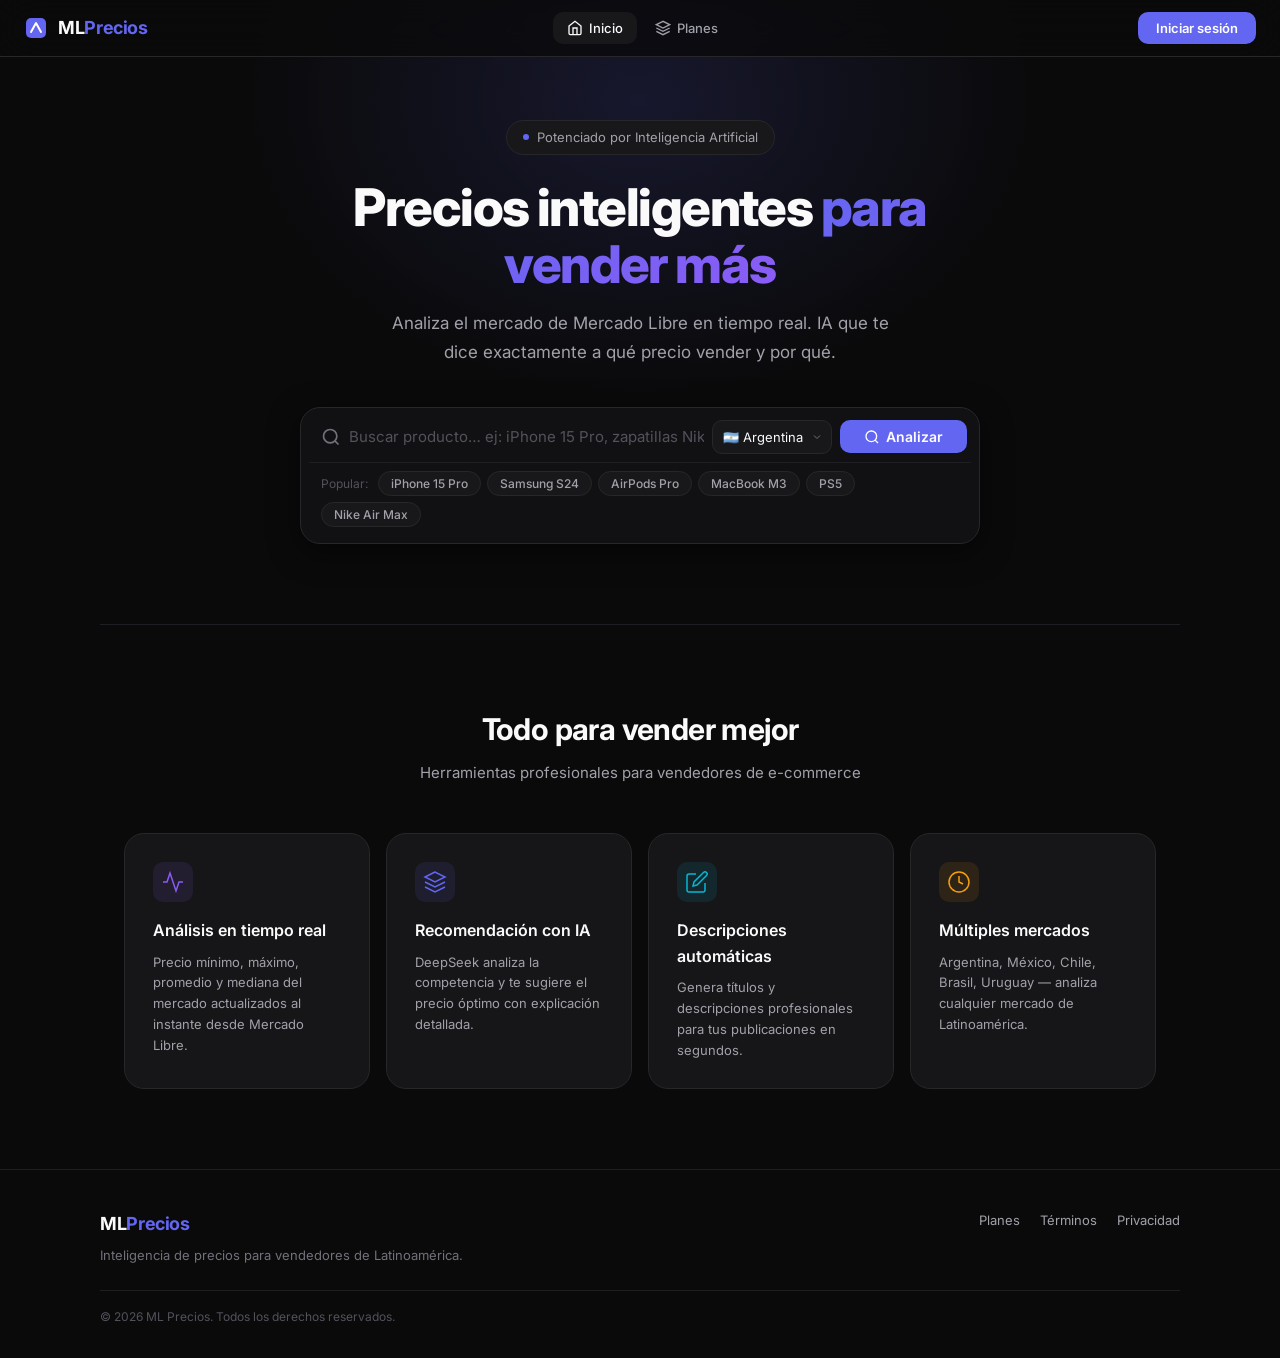
==== frontend/index.html @ e1a479c8 "fix: enforce free user limits, clear button, copy button" ====
<!DOCTYPE html>
<html lang="es">
<head>
<meta charset="UTF-8">
<meta name="viewport" content="width=device-width, initial-scale=1.0, viewport-fit=cover">
<meta name="theme-color" content="#6366f1">
<meta name="apple-mobile-web-app-capable" content="yes">
<meta name="apple-mobile-web-app-status-bar-style" content="black-translucent">
<meta name="apple-mobile-web-app-title" content="ML Precios">
<link rel="manifest" href="/manifest.json">
<title>ML Precios — Inteligencia de Precios con IA</title>
<link rel="preconnect" href="https://fonts.googleapis.com">
<link rel="preconnect" href="https://fonts.gstatic.com" crossorigin>
<link href="https://fonts.googleapis.com/css2?family=Inter:wght@300;400;500;600;700;800;900&family=JetBrains+Mono:wght@400;500;600&display=swap" rel="stylesheet">
<link rel="stylesheet" href="style.css?v=1784958420">
</head>
<body>

<!-- ========== NAVIGATION ========== -->
<nav class="nav" id="nav">
  <div class="nav-inner">
    <div class="nav-brand">
      <svg class="brand-icon" width="24" height="24" viewBox="0 0 24 24" fill="none">
        <rect x="2" y="2" width="20" height="20" rx="5" fill="url(#brandGrad)"/>
        <path d="M7 16L12 7L17 16" stroke="white" stroke-width="2" stroke-linecap="round" stroke-linejoin="round"/>
        <defs><linearGradient id="brandGrad" x1="0" y1="0" x2="24" y2="24"><stop stop-color="#6366f1"/><stop offset="1" stop-color="#8b5cf6"/></linearGradient></defs>
      </svg>
      <span class="brand-text">ML<span class="brand-accent">Precios</span></span>
    </div>
    <div class="nav-center">
      <a href="#" class="nav-link active" data-page="home">
        <svg width="16" height="16" viewBox="0 0 24 24" fill="none" stroke="currentColor" stroke-width="2"><path d="M3 9l9-7 9 7v11a2 2 0 0 1-2 2H5a2 2 0 0 1-2-2z"/><polyline points="9 22 9 12 15 12 15 22"/></svg>
        Inicio
      </a>
      <a href="#" class="nav-link" data-page="pricing">
        <svg width="16" height="16" viewBox="0 0 24 24" fill="none" stroke="currentColor" stroke-width="2"><path d="M12 2L2 7l10 5 10-5-10-5z"/><path d="M2 17l10 5 10-5"/><path d="M2 12l10 5 10-5"/></svg>
        Planes
      </a>
      <a href="#" class="nav-link hidden" data-page="admin" id="adminNavLink">
        <svg width="16" height="16" viewBox="0 0 24 24" fill="none" stroke="currentColor" stroke-width="2"><circle cx="12" cy="12" r="3"/><path d="M19.4 15a1.65 1.65 0 0 0 .33 1.82l.06.06a2 2 0 0 1 0 2.83 2 2 0 0 1-2.83 0l-.06-.06a1.65 1.65 0 0 0-1.82-.33 1.65 1.65 0 0 0-1 1.51V21a2 2 0 0 1-4 0v-.09A1.65 1.65 0 0 0 9 19.4a1.65 1.65 0 0 0-1.82.33l-.06.06a2 2 0 0 1-2.83 0 2 2 0 0 1 0-2.83l.06-.06A1.65 1.65 0 0 0 4.68 15a1.65 1.65 0 0 0-1.51-1H3a2 2 0 0 1 0-4h.09A1.65 1.65 0 0 0 4.6 9a1.65 1.65 0 0 0-.33-1.82l-.06-.06a2 2 0 0 1 2.83-2.83l.06.06A1.65 1.65 0 0 0 9 4.68a1.65 1.65 0 0 0 1-1.51V3a2 2 0 0 1 4 0v.09a1.65 1.65 0 0 0 1 1.51 1.65 1.65 0 0 0 1.82-.33l.06-.06a2 2 0 0 1 2.83 2.83l-.06.06A1.65 1.65 0 0 0 19.4 9a1.65 1.65 0 0 0 1.51 1H21a2 2 0 0 1 0 4h-.09a1.65 1.65 0 0 0-1.51 1z"/></svg>
        Admin
      </a>
    </div>
    <div class="nav-right">
      <div class="usage-badge hidden" id="usageBadge">
        <span class="usage-dot"></span>
        <span id="usageLabel">3 búsquedas</span>
      </div>
      <button class="btn btn-ghost hidden" id="userMenuBtn">
        <div class="avatar" id="userAvatar"></div>
        <span id="userName"></span>
        <svg class="chevron" width="12" height="12" viewBox="0 0 24 24" fill="none" stroke="currentColor" stroke-width="2"><polyline points="6 9 12 15 18 9"/></svg>
      </button>
      <div class="dropdown hidden" id="userDropdown">
        <a class="dropdown-item" onclick="showPage('subscription')">
          <svg width="14" height="14" viewBox="0 0 24 24" fill="none" stroke="currentColor" stroke-width="2"><rect x="2" y="7" width="20" height="14" rx="2" ry="2"/><path d="M16 21V5a2 2 0 0 0-2-2h-4a2 2 0 0 0-2 2v16"/></svg>
          Mi suscripción
        </a>
        <a class="dropdown-item" onclick="showPage('history')">
          <svg width="14" height="14" viewBox="0 0 24 24" fill="none" stroke="currentColor" stroke-width="2"><circle cx="12" cy="12" r="10"/><polyline points="12 6 12 12 16 14"/></svg>
          Historial
        </a>
        <div class="dropdown-divider"></div>
        <a class="dropdown-item danger" onclick="logout()">
          <svg width="14" height="14" viewBox="0 0 24 24" fill="none" stroke="currentColor" stroke-width="2"><path d="M9 21H5a2 2 0 0 1-2-2V5a2 2 0 0 1 2-2h4"/><polyline points="16 17 21 12 16 7"/><line x1="21" y1="12" x2="9" y2="12"/></svg>
          Cerrar sesión
        </a>
      </div>
      <button class="btn btn-primary" id="loginBtn">Iniciar sesión</button>
    </div>
  </div>
</nav>

<!-- ========== PAGE: HOME ========== -->
<main class="page active" id="page-home">
  <!-- Hero -->
  <section class="hero">
    <div class="hero-glow"></div>
    <div class="hero-content">
      <div class="hero-badge">
        <span class="badge-dot"></span>
        Potenciado por Inteligencia Artificial
      </div>
      <h1 class="hero-title">
        Precios inteligentes
        <span class="gradient-text">para vender más</span>
      </h1>
      <p class="hero-subtitle">
        Analiza el mercado de Mercado Libre en tiempo real. IA que te dice
        exactamente a qué precio vender y por qué.
      </p>
      <div class="search-panel" id="searchPanel">
        <div class="search-row">
          <svg class="search-prefix" width="20" height="20" viewBox="0 0 24 24" fill="none" stroke="currentColor" stroke-width="2"><circle cx="11" cy="11" r="8"/><path d="m21 21-4.35-4.35"/></svg>
          <button class="search-clear" id="searchClear" onclick="clearSearch()">✕</button><input type="text" class="search-input" id="searchInput" placeholder="Buscar producto… ej: iPhone 15 Pro, zapatillas Nike Air" autocomplete="off">
          <select class="site-select" id="siteSelect">
            <option value="MLA">🇦🇷 Argentina</option>
            <option value="MLM">🇲🇽 México</option>
            <option value="MLC">🇨🇱 Chile</option>
            <option value="MLB">🇧🇷 Brasil</option>
            <option value="MLU">🇺🇾 Uruguay</option>
          </select>
          <button class="btn btn-primary btn-search" id="searchBtn">
            <svg width="16" height="16" viewBox="0 0 24 24" fill="none" stroke="currentColor" stroke-width="2"><circle cx="11" cy="11" r="8"/><path d="m21 21-4.35-4.35"/></svg>
            Analizar
          </button>
        </div>
        <div class="search-tags">
          <span class="tags-label">Popular:</span>
          <button class="tag" data-q="iPhone 15 Pro">iPhone 15 Pro</button>
          <button class="tag" data-q="Samsung Galaxy S24">Samsung S24</button>
          <button class="tag" data-q="AirPods Pro 2">AirPods Pro</button>
          <button class="tag" data-q="MacBook Pro M3">MacBook M3</button>
          <button class="tag" data-q="PlayStation 5">PS5</button>
          <button class="tag" data-q="Nike Air Max">Nike Air Max</button>
        </div>
      </div>
    </div>
  </section>

  <!-- Loading State -->
  <section class="results-section hidden" id="loadingSection">
    <div class="loading-container">
      <div class="loading-spinner"></div>
      <p class="loading-text">Analizando el mercado…</p>
      <p class="loading-sub">Buscando productos y calculando precios óptimos</p>
    </div>
  </section>

  <!-- Results -->
  <section class="results-section hidden" id="resultsSection">
    <div class="results-header">
      <h2 class="results-title" id="resultsTitle">Resultados</h2>
      <span class="results-count" id="resultsCount"></span>
    </div>

    <!-- Price Stats -->
    <div class="stats-grid" id="statsGrid"></div>

    <!-- AI Card -->
    <div class="ai-panel hidden" id="aiPanel">
      <div class="ai-panel-header">
        <div class="ai-badge">
          <svg width="18" height="18" viewBox="0 0 24 24" fill="none"><path d="M12 2L2 7l10 5 10-5-10-5zM2 17l10 5 10-5M2 12l10 5 10-5" stroke="currentColor" stroke-width="2" stroke-linecap="round" stroke-linejoin="round"/></svg>
          Análisis de IA
        </div>
        <span class="ai-model">DeepSeek</span>
      </div>
      <div class="ai-panel-body" id="aiBody"></div>
    </div>

    <!-- Products Grid -->
    <div class="products-header">
      <h3>Productos encontrados</h3>
      <span class="products-sub" id="productsSub"></span>
    </div>
    <div class="products-grid" id="productsGrid"></div>

    <!-- Generate Description -->
    <div class="description-card hidden" id="describeCard">
      <div class="desc-header">
        <svg width="18" height="18" viewBox="0 0 24 24" fill="none" stroke="currentColor" stroke-width="2"><path d="M11 4H4a2 2 0 0 0-2 2v14a2 2 0 0 0 2 2h14a2 2 0 0 0 2-2v-7"/><path d="M18.5 2.5a2.121 2.121 0 0 1 3 3L12 15l-4 1 1-4 9.5-9.5z"/></svg>
        <h3>Generar descripción profesional</h3><p style="color:var(--text-tertiary);font-size:12px;margin-top:2px">Descripción lista para copiar y pegar en tu publicación de Mercado Libre. Ahorrá tiempo y vendé más.</p>
      </div>
      <div class="desc-body">
        <input type="text" class="desc-input" id="describeInput" placeholder="Nombre del producto para generar descripción…">
        <button class="btn btn-secondary" id="describeBtn">Generar con IA</button>
      </div>
      <div class="desc-result hidden" id="describeResult"></div><button class="btn btn-ghost copy-desc hidden" id="copyDescBtn" onclick="copyDescription()" style="margin-top:8px">Copiar descripcion</button>
    </div>
  </section>

  <!-- Features -->
  <section class="features" id="featuresSection">
    <div class="section-header">
      <h2>Todo para vender mejor</h2>
      <p>Herramientas profesionales para vendedores de e-commerce</p>
    </div>
    <div class="features-grid">
      <div class="feature-card">
        <div class="feature-icon-wrap purple">
          <svg width="24" height="24" viewBox="0 0 24 24" fill="none" stroke="currentColor" stroke-width="1.5"><polyline points="22 12 18 12 15 21 9 3 6 12 2 12"/></svg>
        </div>
        <h3>Análisis en tiempo real</h3>
        <p>Precio mínimo, máximo, promedio y mediana del mercado actualizados al instante desde Mercado Libre.</p>
      </div>
      <div class="feature-card">
        <div class="feature-icon-wrap indigo">
          <svg width="24" height="24" viewBox="0 0 24 24" fill="none" stroke="currentColor" stroke-width="1.5"><path d="M12 2L2 7l10 5 10-5-10-5zM2 17l10 5 10-5M2 12l10 5 10-5"/></svg>
        </div>
        <h3>Recomendación con IA</h3>
        <p>DeepSeek analiza la competencia y te sugiere el precio óptimo con explicación detallada.</p>
      </div>
      <div class="feature-card">
        <div class="feature-icon-wrap cyan">
          <svg width="24" height="24" viewBox="0 0 24 24" fill="none" stroke="currentColor" stroke-width="1.5"><path d="M11 4H4a2 2 0 0 0-2 2v14a2 2 0 0 0 2 2h14a2 2 0 0 0 2-2v-7"/><path d="M18.5 2.5a2.121 2.121 0 0 1 3 3L12 15l-4 1 1-4 9.5-9.5z"/></svg>
        </div>
        <h3>Descripciones automáticas</h3>
        <p>Genera títulos y descripciones profesionales para tus publicaciones en segundos.</p>
      </div>
      <div class="feature-card">
        <div class="feature-icon-wrap amber">
          <svg width="24" height="24" viewBox="0 0 24 24" fill="none" stroke="currentColor" stroke-width="1.5"><circle cx="12" cy="12" r="10"/><path d="M12 6v6l4 2"/></svg>
        </div>
        <h3>Múltiples mercados</h3>
        <p>Argentina, México, Chile, Brasil, Uruguay — analiza cualquier mercado de Latinoamérica.</p>
      </div>
    </div>
  </section>

  <footer class="footer">
    <div class="footer-inner">
      <div class="footer-brand">
        <span class="brand-text">ML<span class="brand-accent">Precios</span></span>
        <p>Inteligencia de precios para vendedores de Latinoamérica.</p>
      </div>
      <div class="footer-links">
        <a href="#" data-page="pricing">Planes</a>
        <a href="#">Términos</a>
        <a href="#">Privacidad</a>
      </div>
    </div>
    <div class="footer-bottom">
      <p>© 2026 ML Precios. Todos los derechos reservados.</p>
    </div>
  </footer>
</main>

<!-- ========== PAGE: PRICING ========== -->
<main class="page" id="page-pricing">
  <div class="page-hero">
    <h1 class="gradient-text">Planes y precios</h1>
    <p>Elige el plan perfecto para tu negocio. Sin costos ocultos.</p>
  </div>
  <div class="pricing-grid" id="pricingGrid"></div>
</main>

<!-- ========== PAGE: SUBSCRIPTION ========== -->
<main class="page" id="page-subscription">
  <div class="sub-layout" id="subContent">
    <div class="loading-container"><div class="loading-spinner"></div><p>Cargando suscripción…</p></div>
  </div>
</main>

<!-- ========== PAGE: HISTORY ========== -->
<main class="page" id="page-history">
  <div class="page-hero">
    <h1>Historial de pagos</h1>
  </div>
  <div class="history-list" id="historyList">
    <div class="loading-container"><div class="loading-spinner"></div><p>Cargando historial…</p></div>
  </div>
</main>

<!-- ========== PAGE: ADMIN ========== -->
<main class="page" id="page-admin">
  <div class="admin-layout">
    <aside class="admin-sidebar">
      <h3>Administración</h3>
      <a class="admin-tab active" data-admin="dashboard">
        <svg width="16" height="16" viewBox="0 0 24 24" fill="none" stroke="currentColor" stroke-width="2"><rect x="3" y="3" width="7" height="7"/><rect x="14" y="3" width="7" height="7"/><rect x="14" y="14" width="7" height="7"/><rect x="3" y="14" width="7" height="7"/></svg>
        Dashboard
      </a>
      <a class="admin-tab" data-admin="plans">
        <svg width="16" height="16" viewBox="0 0 24 24" fill="none" stroke="currentColor" stroke-width="2"><path d="M12 2L2 7l10 5 10-5-10-5z"/><path d="M2 17l10 5 10-5"/><path d="M2 12l10 5 10-5"/></svg>
        Planes
      </a>
      <a class="admin-tab" data-admin="users">
        <svg width="16" height="16" viewBox="0 0 24 24" fill="none" stroke="currentColor" stroke-width="2"><path d="M17 21v-2a4 4 0 0 0-4-4H5a4 4 0 0 0-4 4v2"/><circle cx="9" cy="7" r="4"/><path d="M23 21v-2a4 4 0 0 0-3-3.87"/><path d="M16 3.13a4 4 0 0 1 0 7.75"/></svg>
        Usuarios
      </a>
      <a class="admin-tab" data-admin="settings">
        <svg width="16" height="16" viewBox="0 0 24 24" fill="none" stroke="currentColor" stroke-width="2"><circle cx="12" cy="12" r="3"/><path d="M19.4 15a1.65 1.65 0 0 0 .33 1.82l.06.06a2 2 0 0 1 0 2.83 2 2 0 0 1-2.83 0l-.06-.06a1.65 1.65 0 0 0-1.82-.33 1.65 1.65 0 0 0-1 1.51V21a2 2 0 0 1-4 0v-.09A1.65 1.65 0 0 0 9 19.4a1.65 1.65 0 0 0-1.82.33l-.06.06a2 2 0 0 1-2.83 0 2 2 0 0 1 0-2.83l.06-.06A1.65 1.65 0 0 0 4.68 15a1.65 1.65 0 0 0-1.51-1H3a2 2 0 0 1 0-4h.09A1.65 1.65 0 0 0 4.6 9a1.65 1.65 0 0 0-.33-1.82l-.06-.06a2 2 0 0 1 2.83-2.83l.06.06A1.65 1.65 0 0 0 9 4.68a1.65 1.65 0 0 0 1-1.51V3a2 2 0 0 1 4 0v.09a1.65 1.65 0 0 0 1 1.51 1.65 1.65 0 0 0 1.82-.33l.06-.06a2 2 0 0 1 2.83 2.83l-.06.06A1.65 1.65 0 0 0 19.4 9a1.65 1.65 0 0 0 1.51 1H21a2 2 0 0 1 0 4h-.09a1.65 1.65 0 0 0-1.51 1z"/></svg>
        Configuración
      </a>
    </aside>
    <div class="admin-main" id="adminMain">
      <div class="loading-container"><div class="loading-spinner"></div><p>Cargando panel…</p></div>
    </div>
  </div>
</main>

<!-- ========== AUTH MODAL ========== -->
<div class="modal-overlay hidden" id="authModal">
  <div class="modal">
    <button class="modal-close" onclick="hideAuth()">
      <svg width="20" height="20" viewBox="0 0 24 24" fill="none" stroke="currentColor" stroke-width="2"><line x1="18" y1="6" x2="6" y2="18"/><line x1="6" y1="6" x2="18" y2="18"/></svg>
    </button>
    <div class="modal-brand">
      <svg width="32" height="32" viewBox="0 0 24 24" fill="none">
        <rect x="2" y="2" width="20" height="20" rx="5" fill="url(#brandGrad)"/>
        <path d="M7 16L12 7L17 16" stroke="white" stroke-width="2" stroke-linecap="round" stroke-linejoin="round"/>
      </svg>
    </div>
    <div class="modal-tabs">
      <button class="modal-tab active" data-tab="login">Iniciar sesión</button>
      <button class="modal-tab" data-tab="register">Crear cuenta</button>
    </div>

    <!-- Login Form -->
    <form class="auth-form active" id="loginForm" onsubmit="event.preventDefault(); doLogin();">
      <div class="field">
        <label>Email</label>
        <input type="email" id="loginEmail" placeholder="tu@email.com" required>
      </div>
      <div class="field">
        <label>Contraseña</label>
        <input type="password" id="loginPass" placeholder="••••••••" required>
      </div>
      <p class="form-error hidden" id="loginError"></p>
      <button type="submit" class="btn btn-primary btn-full">Iniciar sesión</button>
    </form>

    <!-- Register Form -->
    <form class="auth-form" id="registerForm" onsubmit="event.preventDefault(); doRegister();">
      <div class="field">
        <label>Nombre</label>
        <input type="text" id="regName" placeholder="Tu nombre" required>
      </div>
      <div class="field">
        <label>Email</label>
        <input type="email" id="regEmail" placeholder="tu@email.com" required>
      </div>
      <div class="field">
        <label>Contraseña</label>
        <input type="password" id="regPass" placeholder="Mínimo 6 caracteres" required>
      </div>
      <p class="form-error hidden" id="regError"></p>
      <button type="submit" class="btn btn-primary btn-full">Crear cuenta</button>
    </form>
  </div>
</div>

<script src="app.js?v=1784958420"></script>
</body>
</html>
---- frontend/style.css ----
/* ═══════════════════════════════════════════════════════════
   ML Precios — Professional SaaS Design System
   Inspired by Stripe / Linear / Vercel
   ═══════════════════════════════════════════════════════════ */

/* ─── Design Tokens ─── */
:root {
  --bg-primary: #0a0a0b;
  --bg-secondary: #111113;
  --bg-tertiary: #18181b;
  --bg-card: #161618;
  --bg-elevated: #1c1c1f;
  --bg-input: #111113;
  --border-primary: #27272a;
  --border-secondary: #1f1f23;
  --border-accent: #3f3f46;
  --text-primary: #fafafa;
  --text-secondary: #a1a1aa;
  --text-tertiary: #71717a;
  --text-muted: #52525b;
  --accent: #6366f1;
  --accent-hover: #818cf8;
  --accent-muted: #3730a3;
  --accent-glow: rgba(99, 102, 241, 0.15);
  --success: #22c55e;
  --warning: #f59e0b;
  --danger: #ef4444;
  --info: #06b6d4;
  --purple: #8b5cf6;
  --cyan: #06b6d4;
  --amber: #f59e0b;
  --radius-sm: 6px;
  --radius-md: 10px;
  --radius-lg: 14px;
  --radius-xl: 20px;
  --shadow-sm: 0 1px 2px rgba(0,0,0,0.5);
  --shadow-md: 0 4px 12px rgba(0,0,0,0.4);
  --shadow-lg: 0 8px 30px rgba(0,0,0,0.5);
  --font-sans: 'Inter', -apple-system, BlinkMacSystemFont, sans-serif;
  --font-mono: 'JetBrains Mono', monospace;
  --transition: 0.2s cubic-bezier(0.4, 0, 0.2, 1);
}

/* ─── Reset & Base ─── */
*, *::before, *::after { box-sizing: border-box; margin: 0; padding: 0; }
html { -webkit-font-smoothing: antialiased; -moz-osx-font-smoothing: grayscale; }
body {
  font-family: var(--font-sans);
  background: var(--bg-primary);
  color: var(--text-primary);
  line-height: 1.6;
  min-height: 100vh;
  overflow-x: hidden;
}
a { color: inherit; text-decoration: none; }
button { font-family: inherit; cursor: pointer; border: none; outline: none; }
input, select { font-family: inherit; outline: none; }
img { max-width: 100%; display: block; }
svg { flex-shrink: 0; }

/* ─── Utility ─── */
.hidden { display: none !important; }
.gradient-text {
  background: linear-gradient(135deg, var(--accent), var(--purple));
  -webkit-background-clip: text;
  -webkit-text-fill-color: transparent;
  background-clip: text;
}

/* ─── Navigation ─── */
.nav {
  position: fixed; top: 0; left: 0; right: 0; z-index: 100;
  background: rgba(10,10,11,0.8);
  backdrop-filter: blur(20px) saturate(180%);
  -webkit-backdrop-filter: blur(20px) saturate(180%);
  border-bottom: 1px solid var(--border-primary);
}
.nav-inner {
  max-width: 1280px; margin: 0 auto;
  display: flex; align-items: center; justify-content: space-between;
  padding: 0 24px; height: 56px;
}
.nav-brand { display: flex; align-items: center; gap: 10px; }
.brand-icon { border-radius: var(--radius-sm); }
.brand-text { font-size: 18px; font-weight: 700; letter-spacing: -0.02em; }
.brand-accent { color: var(--accent); }
.nav-center { display: flex; gap: 4px; }
.nav-link {
  display: flex; align-items: center; gap: 6px;
  padding: 6px 14px; border-radius: var(--radius-md);
  font-size: 13px; font-weight: 500; color: var(--text-secondary);
  transition: all var(--transition);
}
.nav-link:hover { color: var(--text-primary); background: var(--bg-tertiary); }
.nav-link.active { color: var(--text-primary); background: var(--bg-tertiary); }
.nav-right { display: flex; align-items: center; gap: 10px; }

.usage-badge {
  display: flex; align-items: center; gap: 6px;
  padding: 4px 10px; border-radius: 20px;
  background: var(--bg-tertiary); border: 1px solid var(--border-primary);
  font-size: 12px; color: var(--text-secondary);
}
.usage-dot {
  width: 6px; height: 6px; border-radius: 50%;
  background: var(--success); animation: pulse 2s infinite;
}

/* ─── Buttons ─── */
.btn {
  display: inline-flex; align-items: center; gap: 6px;
  padding: 8px 18px; border-radius: var(--radius-md);
  font-size: 13px; font-weight: 600; transition: all var(--transition);
  white-space: nowrap;
}
.btn-primary {
  background: var(--accent); color: white;
  box-shadow: 0 0 0 0 var(--accent-glow);
}
.btn-primary:hover { background: var(--accent-hover); box-shadow: 0 0 0 4px var(--accent-glow); transform: translateY(-1px); }
.btn-primary:active { transform: translateY(0); }
.btn-ghost {
  background: transparent; color: var(--text-secondary);
  border: 1px solid var(--border-primary);
}
.btn-ghost:hover { color: var(--text-primary); border-color: var(--border-accent); background: var(--bg-tertiary); }
.btn-secondary {
  background: var(--bg-tertiary); color: var(--text-primary);
  border: 1px solid var(--border-primary);
}
.btn-secondary:hover { border-color: var(--border-accent); background: var(--bg-elevated); }
.btn-full { width: 100%; justify-content: center; padding: 10px 20px; }
.btn-search { padding: 8px 24px; font-size: 14px; }
.btn-danger { background: var(--danger); color: white; }
.btn-danger:hover { opacity: 0.9; }

/* ─── Avatar ─── */
.avatar {
  width: 28px; height: 28px; border-radius: 50%;
  background: linear-gradient(135deg, var(--accent), var(--purple));
  display: flex; align-items: center; justify-content: center;
  font-size: 12px; font-weight: 700; color: white;
}

/* ─── Dropdown ─── */
.dropdown {
  position: absolute; top: calc(100% + 8px); right: 0;
  min-width: 200px; padding: 6px;
  background: var(--bg-elevated); border: 1px solid var(--border-primary);
  border-radius: var(--radius-lg); box-shadow: var(--shadow-lg);
  z-index: 200; animation: fadeIn 0.15s ease;
}
.dropdown-item {
  display: flex; align-items: center; gap: 8px;
  padding: 8px 12px; border-radius: var(--radius-sm);
  font-size: 13px; color: var(--text-secondary); cursor: pointer;
  transition: all var(--transition);
}
.dropdown-item:hover { background: var(--bg-tertiary); color: var(--text-primary); }
.dropdown-item.danger { color: var(--danger); }
.dropdown-item.danger:hover { background: rgba(239,68,68,0.1); }
.dropdown-divider { height: 1px; background: var(--border-primary); margin: 4px 0; }

/* ─── Hero ─── */
.hero {
  position: relative; padding: 120px 24px 80px;
  text-align: center; overflow: hidden;
}
.hero-glow {
  position: absolute; top: -200px; left: 50%; transform: translateX(-50%);
  width: 800px; height: 600px;
  background: radial-gradient(ellipse at center, var(--accent-glow) 0%, transparent 70%);
  pointer-events: none;
}
.hero-content { position: relative; z-index: 1; max-width: 720px; margin: 0 auto; }
.hero-badge {
  display: inline-flex; align-items: center; gap: 8px;
  padding: 6px 16px; border-radius: 20px;
  background: var(--bg-tertiary); border: 1px solid var(--border-primary);
  font-size: 13px; color: var(--text-secondary); margin-bottom: 24px;
}
.badge-dot {
  width: 6px; height: 6px; border-radius: 50%;
  background: var(--accent); animation: pulse 2s infinite;
}
.hero-title {
  font-size: 52px; font-weight: 800; line-height: 1.1;
  letter-spacing: -0.03em; margin-bottom: 16px;
}
.hero-subtitle {
  font-size: 17px; color: var(--text-secondary);
  max-width: 500px; margin: 0 auto 40px; line-height: 1.7;
}

/* ─── Search Panel ─── */
.search-panel {
  background: var(--bg-secondary);
  border: 1px solid var(--border-primary);
  border-radius: var(--radius-xl);
  padding: 8px; max-width: 680px; margin: 0 auto;
  box-shadow: var(--shadow-lg);
}
.search-row {
  display: flex; align-items: center; gap: 8px;
  padding: 4px;
}
.search-prefix {
  color: var(--text-tertiary); margin-left: 8px; flex-shrink: 0;
}
.search-input {
  flex: 1; background: transparent; border: none;
  color: var(--text-primary); font-size: 15px;
  padding: 6px 0; min-width: 0;
}
.search-input::placeholder { color: var(--text-muted); }
.site-select {
  background: var(--bg-tertiary); border: 1px solid var(--border-primary);
  border-radius: var(--radius-md); color: var(--text-primary);
  font-size: 13px; padding: 8px 10px; cursor: pointer;
  appearance: none; background-image: url("data:image/svg+xml,%3Csvg xmlns='http://www.w3.org/2000/svg' width='12' height='12' viewBox='0 0 24 24' fill='none' stroke='%2371717a' stroke-width='2'%3E%3Cpolyline points='6 9 12 15 18 9'/%3E%3C/svg%3E");
  background-repeat: no-repeat; background-position: right 8px center;
  padding-right: 28px;
}
.search-tags {
  display: flex; align-items: center; gap: 6px; flex-wrap: wrap;
  padding: 8px 12px; border-top: 1px solid var(--border-secondary);
  margin-top: 4px;
}
.tags-label { font-size: 12px; color: var(--text-muted); margin-right: 4px; }
.tag {
  padding: 4px 12px; border-radius: 16px;
  font-size: 12px; font-weight: 500; color: var(--text-secondary);
  background: var(--bg-tertiary); border: 1px solid var(--border-primary);
  transition: all var(--transition);
}
.tag:hover { color: var(--text-primary); border-color: var(--border-accent); background: var(--bg-elevated); }

/* ─── Loading ─── */
.loading-container { text-align: center; padding: 60px 20px; }
.loading-spinner {
  width: 32px; height: 32px; margin: 0 auto 16px;
  border: 3px solid var(--border-primary);
  border-top-color: var(--accent); border-radius: 50%;
  animation: spin 0.8s linear infinite;
}
.loading-text { font-size: 15px; font-weight: 600; margin-bottom: 4px; }
.loading-sub { font-size: 13px; color: var(--text-tertiary); }

/* ─── Results Section ─── */
.results-section {
  max-width: 1080px; margin: 0 auto; padding: 0 24px 80px;
}
.results-header {
  display: flex; align-items: baseline; gap: 12px; margin-bottom: 24px;
}
.results-title { font-size: 22px; font-weight: 700; }
.results-count { font-size: 13px; color: var(--text-tertiary); font-family: var(--font-mono); }

/* ─── Stats Grid ─── */
.stats-grid {
  display: grid; grid-template-columns: repeat(auto-fit, minmax(160px, 1fr));
  gap: 12px; margin-bottom: 24px;
}
.stat-card {
  background: var(--bg-card); border: 1px solid var(--border-primary);
  border-radius: var(--radius-lg); padding: 18px; transition: all var(--transition);
}
.stat-card:hover { border-color: var(--border-accent); transform: translateY(-2px); }
.stat-label { font-size: 12px; color: var(--text-tertiary); font-weight: 500; text-transform: uppercase; letter-spacing: 0.05em; margin-bottom: 6px; }
.stat-value { font-size: 26px; font-weight: 700; font-family: var(--font-mono); letter-spacing: -0.02em; }
.stat-value.positive { color: var(--success); }
.stat-value.neutral { color: var(--accent); }

/* ─── AI Panel ─── */
.ai-panel {
  background: linear-gradient(135deg, rgba(99,102,241,0.08), rgba(139,92,246,0.06));
  border: 1px solid rgba(99,102,241,0.2);
  border-radius: var(--radius-xl); overflow: hidden; margin-bottom: 32px;
}
.ai-panel-header {
  display: flex; align-items: center; justify-content: space-between;
  padding: 16px 20px; border-bottom: 1px solid rgba(99,102,241,0.15);
}
.ai-badge {
  display: flex; align-items: center; gap: 8px;
  font-size: 14px; font-weight: 600; color: var(--accent-hover);
}
.ai-model {
  font-size: 11px; color: var(--text-muted); background: var(--bg-tertiary);
  padding: 2px 8px; border-radius: 10px; font-family: var(--font-mono);
}
.ai-panel-body { padding: 20px; }
.ai-suggested {
  font-size: 36px; font-weight: 800; font-family: var(--font-mono);
  color: var(--accent-hover); margin-bottom: 12px;
}
.ai-reason { font-size: 14px; color: var(--text-secondary); line-height: 1.7; margin-bottom: 16px; }
.ai-meta {
  display: flex; gap: 12px; flex-wrap: wrap;
}
.ai-tag {
  padding: 4px 10px; border-radius: 14px;
  font-size: 12px; font-weight: 500;
  display: flex; align-items: center; gap: 4px;
}
.ai-tag.risk-low { background: rgba(34,197,94,0.1); color: var(--success); }
.ai-tag.risk-medium { background: rgba(245,158,11,0.1); color: var(--warning); }
.ai-tag.risk-high { background: rgba(239,68,68,0.1); color: var(--danger); }
.ai-tag.insight { background: rgba(6,182,212,0.1); color: var(--cyan); }

/* ─── Products Grid ─── */
.products-header {
  display: flex; align-items: baseline; gap: 8px; margin-bottom: 16px;
}
.products-header h3 { font-size: 16px; font-weight: 600; }
.products-sub { font-size: 12px; color: var(--text-tertiary); }
.products-grid {
  display: grid; grid-template-columns: repeat(auto-fill, minmax(280px, 1fr));
  gap: 12px; margin-bottom: 32px;
}
.product-card {
  background: var(--bg-card); border: 1px solid var(--border-primary);
  border-radius: var(--radius-lg); overflow: hidden;
  transition: all var(--transition); cursor: pointer;
}
.product-card:hover { border-color: var(--border-accent); transform: translateY(-2px); box-shadow: var(--shadow-md); }
.product-image {
  width: 100%; height: 160px; object-fit: contain;
  background: var(--bg-tertiary);
}
.product-info { padding: 14px; }
.product-title {
  font-size: 13px; font-weight: 500; line-height: 1.4;
  display: -webkit-box; -webkit-line-clamp: 2; -webkit-box-orient: vertical;
  overflow: hidden; margin-bottom: 8px; color: var(--text-primary);
}
.product-price {
  font-size: 20px; font-weight: 700; font-family: var(--font-mono);
  color: var(--text-primary);
}
.product-meta {
  display: flex; gap: 8px; margin-top: 8px;
  font-size: 11px; color: var(--text-tertiary);
}

/* ─── Description Card ─── */
.description-card {
  background: var(--bg-card); border: 1px solid var(--border-primary);
  border-radius: var(--radius-xl); padding: 24px; margin-top: 8px;
}
.desc-header {
  display: flex; align-items: center; gap: 10px; margin-bottom: 16px;
  color: var(--cyan);
}
.desc-header h3 { font-size: 16px; font-weight: 600; color: var(--text-primary); }
.desc-body { display: flex; gap: 10px; }
.desc-input {
  flex: 1; background: var(--bg-input); border: 1px solid var(--border-primary);
  border-radius: var(--radius-md); color: var(--text-primary);
  padding: 10px 14px; font-size: 14px;
}
.desc-input:focus { border-color: var(--accent); }
.desc-result {
  margin-top: 16px; padding: 16px;
  background: var(--bg-tertiary); border-radius: var(--radius-md);
  font-size: 14px; color: var(--text-secondary); line-height: 1.7;
}

/* ─── Features ─── */
.features {
  max-width: 1080px; margin: 0 auto; padding: 80px 24px;
  border-top: 1px solid var(--border-secondary);
}
.section-header { text-align: center; margin-bottom: 48px; }
.section-header h2 { font-size: 30px; font-weight: 700; letter-spacing: -0.02em; margin-bottom: 8px; }
.section-header p { color: var(--text-secondary); font-size: 15px; }
.features-grid {
  display: grid; grid-template-columns: repeat(auto-fit, minmax(240px, 1fr));
  gap: 16px;
}
.feature-card {
  background: var(--bg-card); border: 1px solid var(--border-primary);
  border-radius: var(--radius-xl); padding: 28px; transition: all var(--transition);
}
.feature-card:hover { border-color: var(--border-accent); transform: translateY(-2px); }
.feature-icon-wrap {
  width: 40px; height: 40px; border-radius: var(--radius-md);
  display: flex; align-items: center; justify-content: center;
  margin-bottom: 16px;
}
.feature-icon-wrap.purple { background: rgba(139,92,246,0.1); color: var(--purple); }
.feature-icon-wrap.indigo { background: rgba(99,102,241,0.1); color: var(--accent); }
.feature-icon-wrap.cyan { background: rgba(6,182,212,0.1); color: var(--cyan); }
.feature-icon-wrap.amber { background: rgba(245,158,11,0.1); color: var(--amber); }
.feature-card h3 { font-size: 16px; font-weight: 600; margin-bottom: 8px; }
.feature-card p { font-size: 13px; color: var(--text-secondary); line-height: 1.6; }

/* ─── Footer ─── */
.footer {
  border-top: 1px solid var(--border-secondary);
  padding: 40px 24px 32px;
}
.footer-inner {
  max-width: 1080px; margin: 0 auto;
  display: flex; justify-content: space-between; align-items: flex-start;
  margin-bottom: 24px;
}
.footer-brand p { font-size: 13px; color: var(--text-tertiary); margin-top: 6px; }
.footer-links { display: flex; gap: 20px; }
.footer-links a { font-size: 13px; color: var(--text-secondary); transition: color var(--transition); }
.footer-links a:hover { color: var(--text-primary); }
.footer-bottom {
  max-width: 1080px; margin: 0 auto;
  padding-top: 16px; border-top: 1px solid var(--border-secondary);
  font-size: 12px; color: var(--text-muted);
}

/* ─── Page Hero ─── */
.page-hero { text-align: center; padding: 100px 24px 60px; }
.page-hero h1 { font-size: 40px; font-weight: 800; letter-spacing: -0.03em; margin-bottom: 12px; }
.page-hero p { color: var(--text-secondary); font-size: 16px; }
.page-header h1 { font-size: 30px; margin-bottom: 6px; }
.page-header p { color: var(--text-secondary); }

/* ─── Pricing ─── */
.pricing-grid {
  display: grid; grid-template-columns: repeat(auto-fit, minmax(300px, 1fr));
  gap: 20px; max-width: 1000px; margin: 0 auto; padding: 0 24px 80px;
}
.pricing-card {
  background: var(--bg-card); border: 1px solid var(--border-primary);
  border-radius: var(--radius-xl); padding: 32px; position: relative;
  transition: all var(--transition);
}
.pricing-card:hover { border-color: var(--border-accent); transform: translateY(-4px); box-shadow: var(--shadow-lg); }
.pricing-card.featured {
  border-color: var(--accent);
  background: linear-gradient(180deg, rgba(99,102,241,0.06), var(--bg-card));
}
.pricing-badge {
  position: absolute; top: -12px; left: 50%; transform: translateX(-50%);
  padding: 4px 16px; border-radius: 12px;
  background: var(--accent); color: white; font-size: 12px; font-weight: 600;
}
.pricing-name { font-size: 14px; font-weight: 600; color: var(--text-secondary); text-transform: uppercase; letter-spacing: 0.05em; margin-bottom: 12px; }
.pricing-price { font-size: 44px; font-weight: 800; letter-spacing: -0.03em; margin-bottom: 4px; font-family: var(--font-mono); }
.pricing-period { font-size: 14px; color: var(--text-tertiary); margin-bottom: 24px; }
.pricing-features { list-style: none; margin-bottom: 28px; }
.pricing-features li {
  display: flex; align-items: center; gap: 10px;
  padding: 8px 0; font-size: 13px; color: var(--text-secondary);
  border-bottom: 1px solid var(--border-secondary);
}
.pricing-features li:last-child { border-bottom: none; }
.pricing-features .check { color: var(--success); font-weight: 700; }
.pricing-cta { width: 100%; padding: 12px; border-radius: var(--radius-md); font-size: 14px; font-weight: 600; }
.pricing-cta.primary { background: var(--accent); color: white; }
.pricing-cta.primary:hover { background: var(--accent-hover); }
.pricing-cta.secondary { background: var(--bg-tertiary); color: var(--text-primary); border: 1px solid var(--border-primary); }
.pricing-cta.secondary:hover { border-color: var(--border-accent); }

/* ─── Subscription ─── */
.sub-layout { max-width: 640px; margin: 0 auto; padding: 100px 24px 80px; }
.sub-card {
  background: var(--bg-card); border: 1px solid var(--border-primary);
  border-radius: var(--radius-xl); padding: 32px;
}
.sub-card h2 { font-size: 22px; font-weight: 700; margin-bottom: 24px; }
.sub-detail { margin-bottom: 16px; }
.sub-detail-label { font-size: 12px; color: var(--text-tertiary); text-transform: uppercase; letter-spacing: 0.05em; margin-bottom: 4px; }
.sub-detail-value { font-size: 16px; font-weight: 600; }

/* ─── History ─── */
.history-list { max-width: 700px; margin: 0 auto; padding: 0 24px 80px; }
.history-item {
  display: flex; justify-content: space-between; align-items: center;
  padding: 16px 20px; background: var(--bg-card);
  border: 1px solid var(--border-primary); border-radius: var(--radius-md);
  margin-bottom: 8px;
}
.history-item-left { font-size: 14px; }
.history-item-amount { font-weight: 700; font-family: var(--font-mono); }
.history-item-date { font-size: 12px; color: var(--text-tertiary); margin-top: 2px; }
.history-empty { text-align: center; padding: 60px; color: var(--text-tertiary); }

/* ─── Admin ─── */
.admin-layout {
  display: flex; max-width: 1080px; margin: 80px auto 0; min-height: calc(100vh - 80px);
}
.admin-sidebar {
  width: 220px; padding: 24px 16px; border-right: 1px solid var(--border-primary);
  flex-shrink: 0;
}
.admin-sidebar h3 { font-size: 13px; color: var(--text-tertiary); text-transform: uppercase; letter-spacing: 0.05em; margin-bottom: 16px; padding: 0 10px; }
.admin-tab {
  display: flex; align-items: center; gap: 10px;
  padding: 10px 14px; border-radius: var(--radius-md);
  font-size: 13px; font-weight: 500; color: var(--text-secondary);
  cursor: pointer; transition: all var(--transition); margin-bottom: 2px;
}
.admin-tab:hover { color: var(--text-primary); background: var(--bg-tertiary); }
.admin-tab.active { color: var(--text-primary); background: var(--bg-tertiary); }
.admin-main { flex: 1; padding: 24px 32px; overflow-x: auto; }

/* ─── Admin Dashboard ─── */
.admin-stats-grid {
  display: grid; grid-template-columns: repeat(auto-fit, minmax(180px, 1fr));
  gap: 12px; margin-bottom: 32px;
}
.admin-stat {
  background: var(--bg-card); border: 1px solid var(--border-primary);
  border-radius: var(--radius-lg); padding: 20px;
}
.admin-stat-label { font-size: 11px; color: var(--text-tertiary); text-transform: uppercase; letter-spacing: 0.05em; margin-bottom: 8px; }
.admin-stat-value { font-size: 28px; font-weight: 700; font-family: var(--font-mono); }

/* ─── Admin Table ─── */
.admin-table {
  width: 100%; border-collapse: collapse;
  font-size: 13px;
}
.admin-table th {
  text-align: left; padding: 10px 14px;
  font-size: 11px; color: var(--text-tertiary); text-transform: uppercase; letter-spacing: 0.05em;
  border-bottom: 1px solid var(--border-primary); font-weight: 600;
}
.admin-table td {
  padding: 12px 14px; border-bottom: 1px solid var(--border-secondary);
  color: var(--text-secondary);
}
.admin-table tr:hover td { background: var(--bg-tertiary); }
.admin-table .mono { font-family: var(--font-mono); font-size: 12px; }

/* ─── Admin Form ─── */
.admin-form {
  background: var(--bg-card); border: 1px solid var(--border-primary);
  border-radius: var(--radius-lg); padding: 24px; margin-bottom: 24px;
}
.admin-form h3 { font-size: 16px; font-weight: 600; margin-bottom: 16px; }
.form-grid { display: grid; grid-template-columns: repeat(auto-fit, minmax(200px, 1fr)); gap: 12px; }
.form-group { display: flex; flex-direction: column; gap: 6px; }
.form-group label { font-size: 12px; color: var(--text-tertiary); font-weight: 500; }
.form-group input, .form-group select, .form-group textarea {
  background: var(--bg-input); border: 1px solid var(--border-primary);
  border-radius: var(--radius-sm); color: var(--text-primary);
  padding: 8px 12px; font-size: 13px;
}
.form-group input:focus, .form-group select:focus, .form-group textarea:focus {
  border-color: var(--accent);
}
.form-toggle {
  display: flex; align-items: center; gap: 8px; font-size: 13px; color: var(--text-secondary);
}
.form-toggle input[type="checkbox"] {
  width: 16px; height: 16px; accent-color: var(--accent);
}

/* ─── Modal ─── */
.modal-overlay {
  position: fixed; inset: 0; z-index: 300;
  background: rgba(0,0,0,0.7); backdrop-filter: blur(8px);
  display: flex; align-items: center; justify-content: center;
  animation: fadeIn 0.2s ease;
}
.modal {
  background: var(--bg-elevated); border: 1px solid var(--border-primary);
  border-radius: var(--radius-xl); padding: 32px; width: 400px; max-width: 90vw;
  position: relative; animation: slideUp 0.25s ease;
  box-shadow: 0 20px 60px rgba(0,0,0,0.6);
}
.modal-close {
  position: absolute; top: 16px; right: 16px;
  width: 32px; height: 32px; border-radius: var(--radius-sm);
  display: flex; align-items: center; justify-content: center;
  background: transparent; color: var(--text-tertiary);
  transition: all var(--transition);
}
.modal-close:hover { background: var(--bg-tertiary); color: var(--text-primary); }
.modal-brand { text-align: center; margin-bottom: 20px; }
.modal-tabs { display: flex; gap: 4px; padding: 4px; background: var(--bg-tertiary); border-radius: var(--radius-md); margin-bottom: 24px; }
.modal-tab {
  flex: 1; padding: 8px; border-radius: var(--radius-sm);
  font-size: 13px; font-weight: 500; color: var(--text-secondary);
  background: transparent; transition: all var(--transition);
}
.modal-tab.active { background: var(--bg-card); color: var(--text-primary); }
.auth-form { display: none; }
.auth-form.active { display: block; }

/* ─── Field ─── */
.field { margin-bottom: 16px; }
.field label {
  display: block; font-size: 12px; font-weight: 500;
  color: var(--text-tertiary); margin-bottom: 6px;
}
.field input {
  width: 100%; padding: 10px 14px;
  background: var(--bg-input); border: 1px solid var(--border-primary);
  border-radius: var(--radius-md); color: var(--text-primary);
  font-size: 14px; transition: border-color var(--transition);
}
.field input:focus { border-color: var(--accent); }
.form-error {
  color: var(--danger); font-size: 12px; margin: -8px 0 12px; padding: 6px 10px;
  background: rgba(239,68,68,0.1); border-radius: var(--radius-sm);
}

/* ─── Animations ─── */
@keyframes fadeIn { from { opacity: 0; } to { opacity: 1; } }
@keyframes slideUp { from { opacity: 0; transform: translateY(16px); } to { opacity: 1; transform: translateY(0); } }
@keyframes pulse { 0%, 100% { opacity: 1; } 50% { opacity: 0.5; } }
@keyframes spin { to { transform: rotate(360deg); } }

/* ─── Pages ─── */
.page { display: none; min-height: 100vh; }
.page.active { display: block; }

/* ─── Responsive ─── */
@media (max-width: 768px) {
  .nav-center { display: none; }
  .hero-title { font-size: 34px; }
  .search-row { flex-wrap: wrap; }
  .site-select { flex: 1; }
  .stats-grid { grid-template-columns: repeat(2, 1fr); }
  .pricing-grid { grid-template-columns: 1fr; }
  .admin-layout { flex-direction: column; }
  .admin-sidebar { width: 100%; border-right: none; border-bottom: 1px solid var(--border-primary); display: flex; overflow-x: auto; padding: 12px; }
  .admin-tab { flex-shrink: 0; }
  .footer-inner { flex-direction: column; gap: 20px; }
}
.search-clear{position:absolute;right:260px;top:50%;transform:translateY(-50%);width:22px;height:22px;border-radius:50%;background:var(--bg-tertiary);border:1px solid var(--border-primary);color:var(--text-tertiary);font-size:12px;cursor:pointer;display:none;align-items:center;justify-content:center;z-index:2;line-height:1}.search-clear.show{display:flex}.search-clear:hover{color:var(--danger)}.search-row{position:relative}
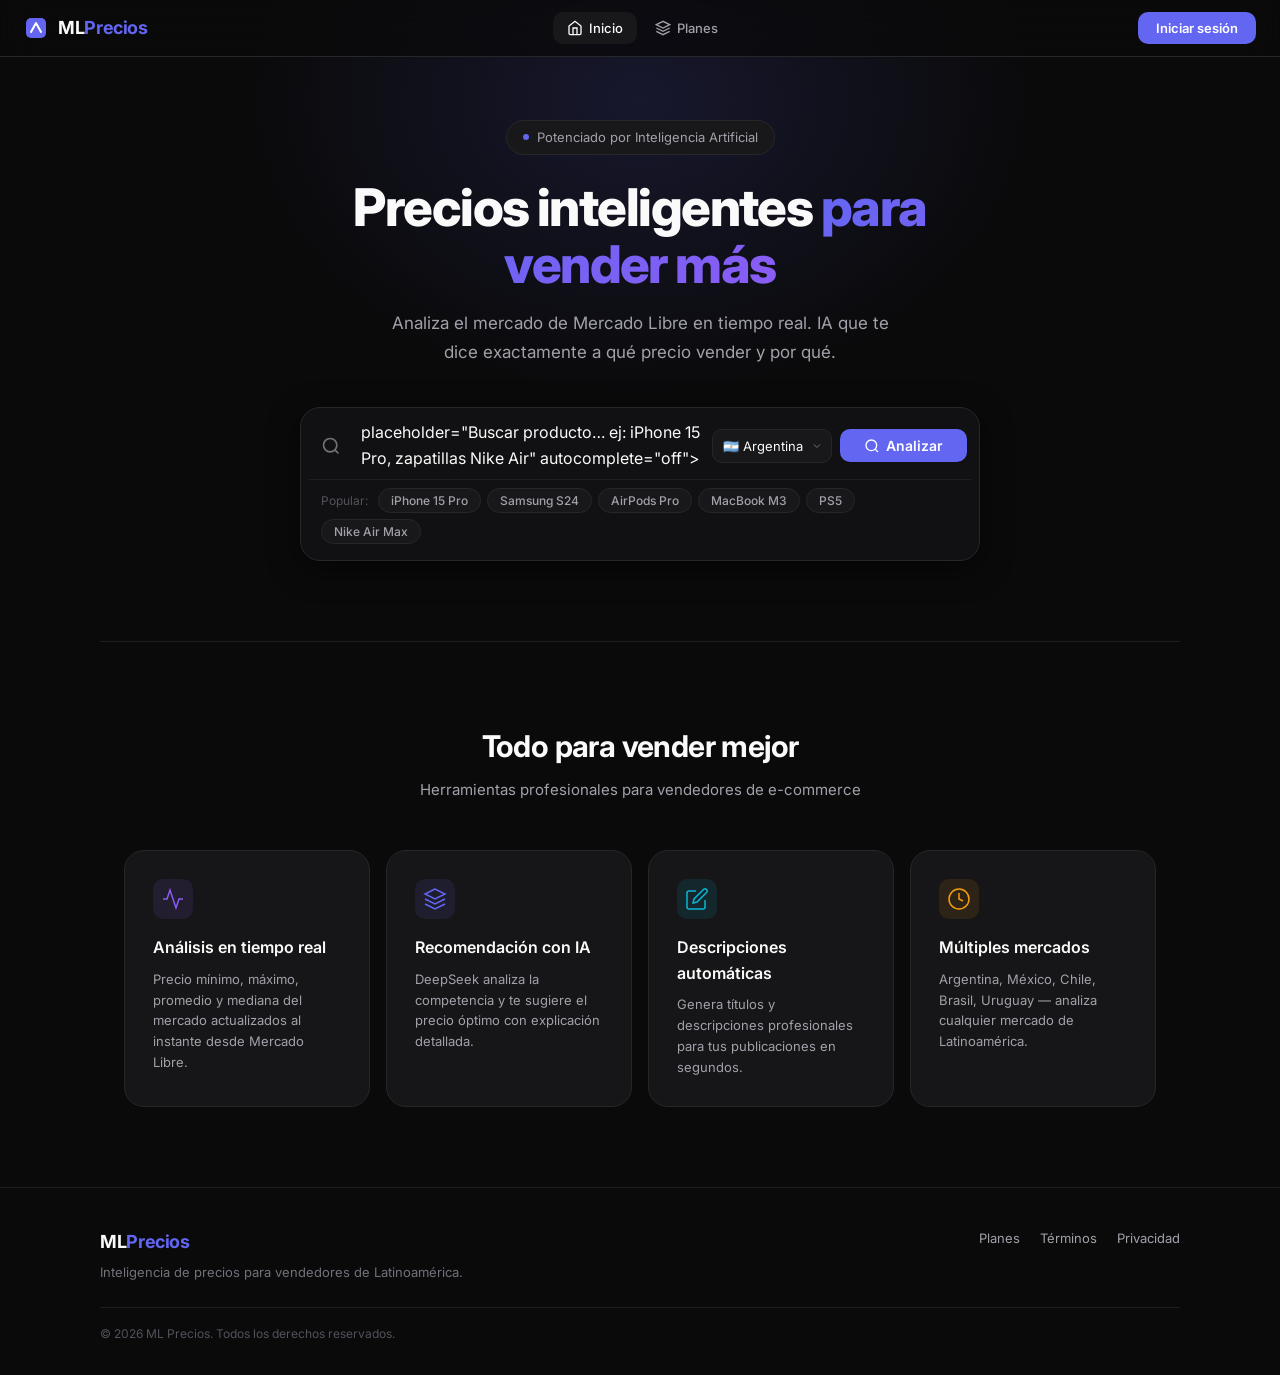
==== commit 3cc17d6c: "fix: clear button after input, hidden by default" ====
--- a/frontend/index.html
+++ b/frontend/index.html
@@ -92,7 +92,7 @@
       <div class="search-panel" id="searchPanel">
         <div class="search-row">
           <svg class="search-prefix" width="20" height="20" viewBox="0 0 24 24" fill="none" stroke="currentColor" stroke-width="2"><circle cx="11" cy="11" r="8"/><path d="m21 21-4.35-4.35"/></svg>
-          <button class="search-clear" id="searchClear" onclick="clearSearch()">✕</button><input type="text" class="search-input" id="searchInput" placeholder="Buscar producto… ej: iPhone 15 Pro, zapatillas Nike Air" autocomplete="off">
+          <input type="text" class="search-input" id="searchInput" oninput="toggleClear()"><button class="search-clear" id="searchClear" onclick="clearSearch()">✕</button> placeholder="Buscar producto… ej: iPhone 15 Pro, zapatillas Nike Air" autocomplete="off">
           <select class="site-select" id="siteSelect">
             <option value="MLA">🇦🇷 Argentina</option>
             <option value="MLM">🇲🇽 México</option>
--- a/frontend/style.css
+++ b/frontend/style.css
@@ -628,4 +628,4 @@
   .admin-tab { flex-shrink: 0; }
   .footer-inner { flex-direction: column; gap: 20px; }
 }
-.search-clear{position:absolute;right:260px;top:50%;transform:translateY(-50%);width:22px;height:22px;border-radius:50%;background:var(--bg-tertiary);border:1px solid var(--border-primary);color:var(--text-tertiary);font-size:12px;cursor:pointer;display:none;align-items:center;justify-content:center;z-index:2;line-height:1}.search-clear.show{display:flex}.search-clear:hover{color:var(--danger)}.search-row{position:relative}
+.search-clear{position:absolute;right:180px;top:50%;transform:translateY(-50%);width:22px;height:22px;border-radius:50%;background:var(--bg-tertiary);border:1px solid var(--border-primary);color:var(--text-tertiary);font-size:12px;cursor:pointer;display:none;align-items:center;justify-content:center;z-index:2;line-height:1}.search-clear.show{display:flex}.search-clear:hover{color:var(--danger)}.search-row{position:relative}
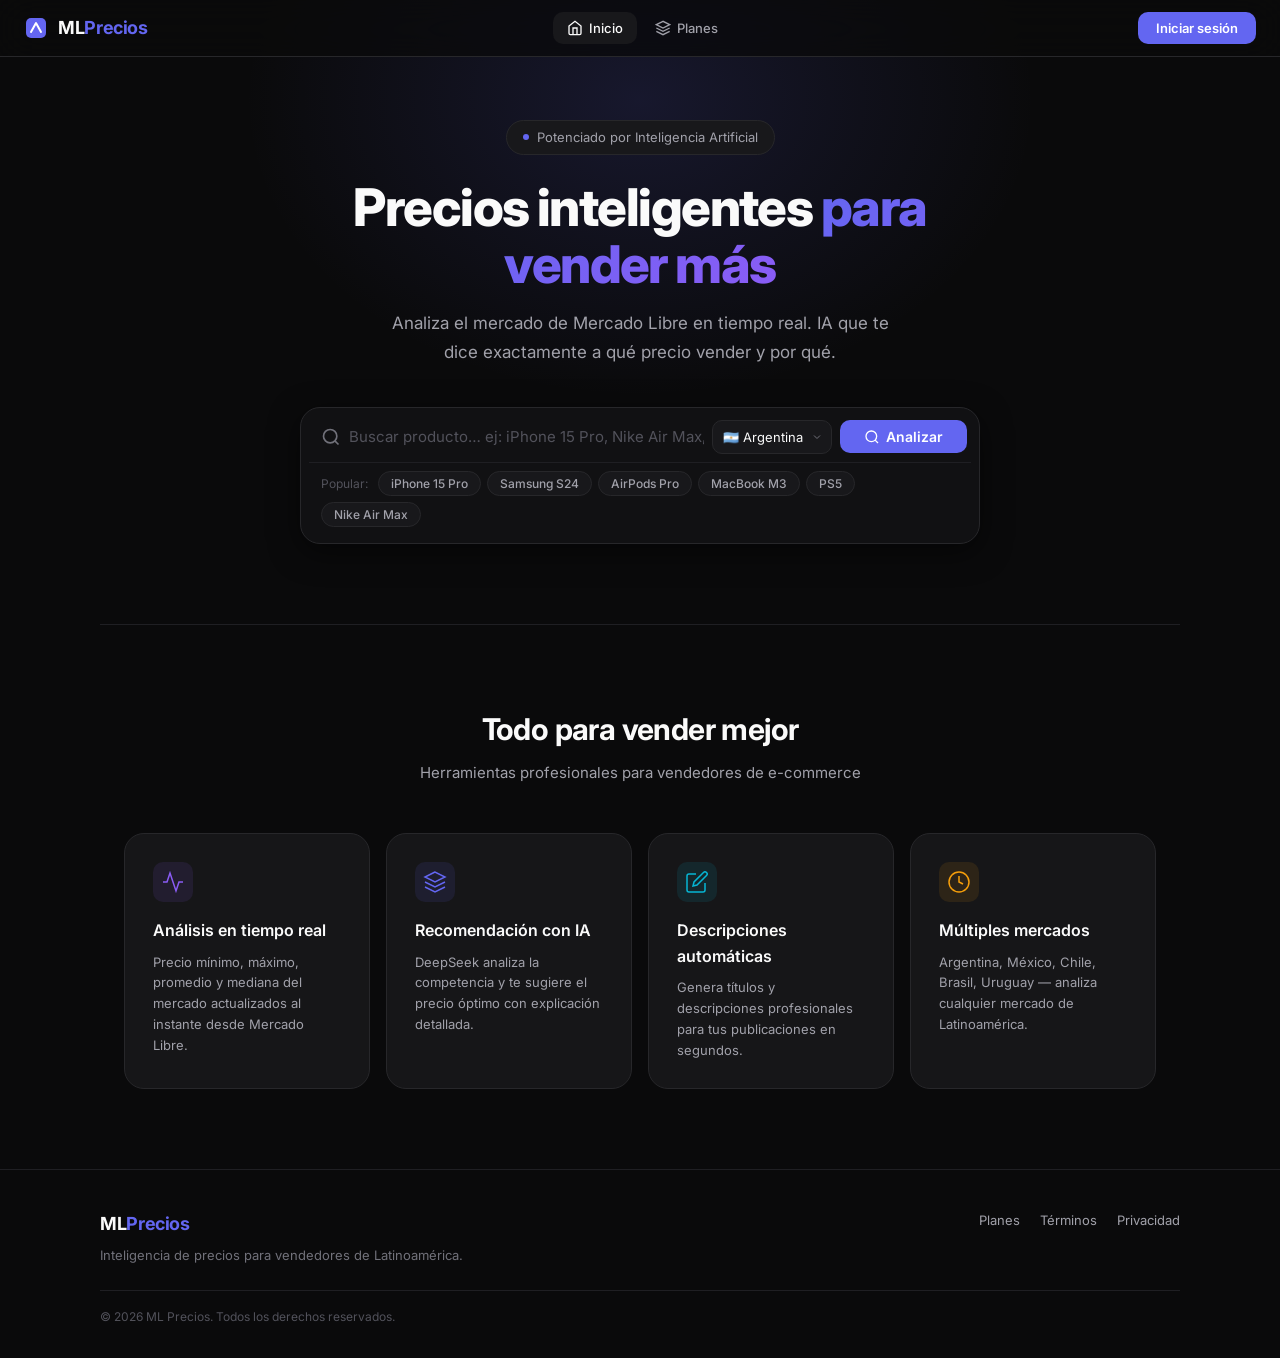
==== commit 06fa45cc: "fix: broken input HTML with placeholder" ====
--- a/frontend/index.html
+++ b/frontend/index.html
@@ -92,7 +92,7 @@
       <div class="search-panel" id="searchPanel">
         <div class="search-row">
           <svg class="search-prefix" width="20" height="20" viewBox="0 0 24 24" fill="none" stroke="currentColor" stroke-width="2"><circle cx="11" cy="11" r="8"/><path d="m21 21-4.35-4.35"/></svg>
-          <input type="text" class="search-input" id="searchInput" oninput="toggleClear()"><button class="search-clear" id="searchClear" onclick="clearSearch()">✕</button> placeholder="Buscar producto… ej: iPhone 15 Pro, zapatillas Nike Air" autocomplete="off">
+          <input type="text" class="search-input" id="searchInput" oninput="toggleClear()" placeholder="Buscar producto… ej: iPhone 15 Pro, Nike Air Max, Samsung S24" autocomplete="off"><button class="search-clear" id="searchClear" onclick="clearSearch()">✕</button>
           <select class="site-select" id="siteSelect">
             <option value="MLA">🇦🇷 Argentina</option>
             <option value="MLM">🇲🇽 México</option>
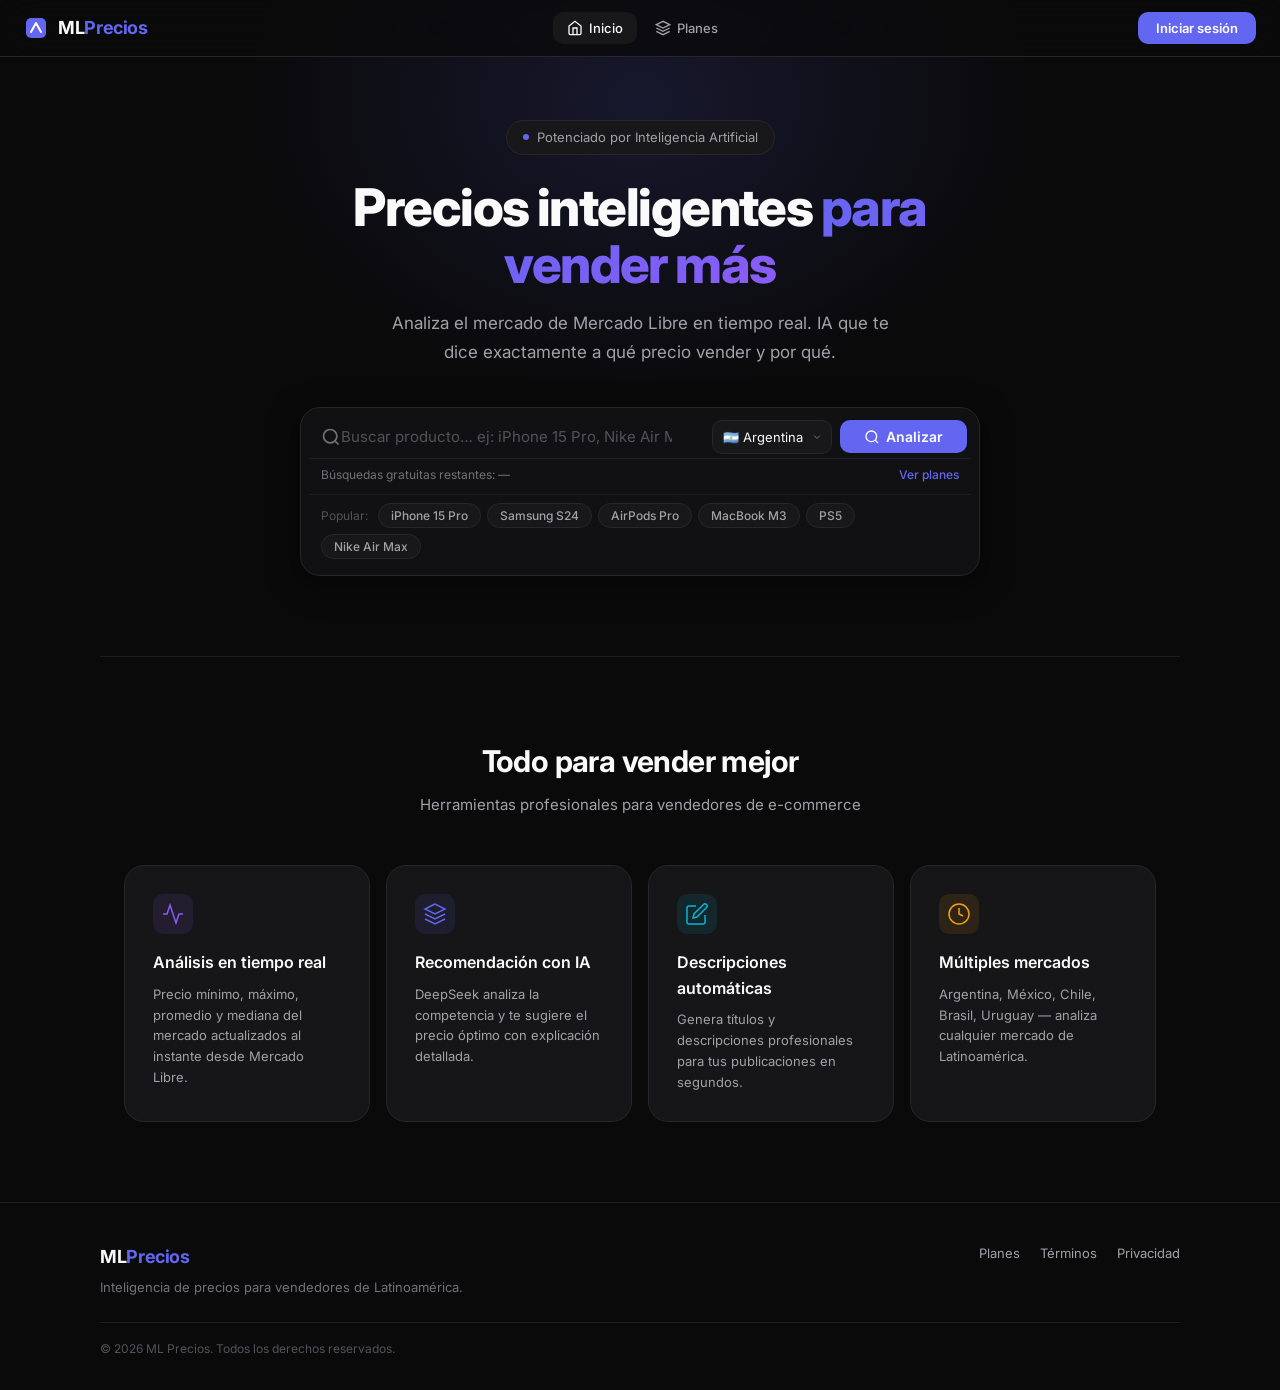
==== commit 0fcb8aa2: "update: 最新前端 - 删除按钮/复制图标/剩余次数/分享功能" ====
--- a/frontend/index.html
+++ b/frontend/index.html
@@ -12,7 +12,7 @@
 <link rel="preconnect" href="https://fonts.googleapis.com">
 <link rel="preconnect" href="https://fonts.gstatic.com" crossorigin>
 <link href="https://fonts.googleapis.com/css2?family=Inter:wght@300;400;500;600;700;800;900&family=JetBrains+Mono:wght@400;500;600&display=swap" rel="stylesheet">
-<link rel="stylesheet" href="style.css?v=1784958420">
+<link rel="stylesheet" href="style.css?v=1785059337">
 </head>
 <body>
 
@@ -91,8 +91,12 @@
       </p>
       <div class="search-panel" id="searchPanel">
         <div class="search-row">
-          <svg class="search-prefix" width="20" height="20" viewBox="0 0 24 24" fill="none" stroke="currentColor" stroke-width="2"><circle cx="11" cy="11" r="8"/><path d="m21 21-4.35-4.35"/></svg>
-          <input type="text" class="search-input" id="searchInput" oninput="toggleClear()" placeholder="Buscar producto… ej: iPhone 15 Pro, Nike Air Max, Samsung S24" autocomplete="off"><button class="search-clear" id="searchClear" onclick="clearSearch()">✕</button>
+          <div class="search-input-wrap">
+            <svg class="search-prefix" width="20" height="20" viewBox="0 0 24 24" fill="none" stroke="currentColor" stroke-width="2"><circle cx="11" cy="11" r="8"/><path d="m21 21-4.35-4.35"/></svg>
+            <input type="text" class="search-input" id="searchInput" oninput="toggleClear();autocompleteSearch()" placeholder="Buscar producto… ej: iPhone 15 Pro, Nike Air Max, Samsung S24" autocomplete="off">
+            <button class="search-clear" id="searchClear" onclick="clearSearch()">✕</button>
+          </div>
+          <div class="search-suggestions" id="searchSuggestions"></div>
           <select class="site-select" id="siteSelect">
             <option value="MLA">🇦🇷 Argentina</option>
             <option value="MLM">🇲🇽 México</option>
@@ -105,6 +109,10 @@
             Analizar
           </button>
         </div>
+        <div class="search-usage" id="searchUsage">
+          <span id="searchUsageText">Búsquedas gratuitas restantes: —</span>
+          <a href="#" onclick="showPage('pricing');return false" class="search-upgrade-link">Ver planes</a>
+        </div>
         <div class="search-tags">
           <span class="tags-label">Popular:</span>
           <button class="tag" data-q="iPhone 15 Pro">iPhone 15 Pro</button>
@@ -166,7 +174,15 @@
         <input type="text" class="desc-input" id="describeInput" placeholder="Nombre del producto para generar descripción…">
         <button class="btn btn-secondary" id="describeBtn">Generar con IA</button>
       </div>
-      <div class="desc-result hidden" id="describeResult"></div><button class="btn btn-ghost copy-desc hidden" id="copyDescBtn" onclick="copyDescription()" style="margin-top:8px">Copiar descripcion</button>
+      <div class="desc-result-wrap hidden" id="describeResultWrap">
+        <div class="desc-result-header">
+          <span class="desc-result-label">Descripción generada</span>
+          <button class="btn-icon copy-desc hidden" id="copyDescBtn" onclick="copyDescription()" title="Copiar descripción">
+            <svg width="16" height="16" viewBox="0 0 24 24" fill="none" stroke="currentColor" stroke-width="2"><rect x="9" y="9" width="13" height="13" rx="2" ry="2"/><path d="M5 15H4a2 2 0 0 1-2-2V4a2 2 0 0 1 2-2h9a2 2 0 0 1 2 2v1"/></svg>
+          </button>
+        </div>
+        <div class="desc-result" id="describeResult"></div>
+      </div>
     </div>
   </section>
 
@@ -331,6 +347,6 @@
   </div>
 </div>
 
-<script src="app.js?v=1784958420"></script>
+<script src="app.js?v=1785059337"></script>
 </body>
 </html>
--- a/frontend/style.css
+++ b/frontend/style.css
@@ -202,15 +202,18 @@
 }
 .search-row {
   display: flex; align-items: center; gap: 8px;
-  padding: 4px;
+  padding: 4px; position: relative;
+}
+.search-input-wrap {
+  position: relative; flex: 1; display: flex; align-items: center;
 }
 .search-prefix {
   color: var(--text-tertiary); margin-left: 8px; flex-shrink: 0;
 }
 .search-input {
-  flex: 1; background: transparent; border: none;
+  flex: 1; background: transparent; border: none; outline: none;
   color: var(--text-primary); font-size: 15px;
-  padding: 6px 0; min-width: 0;
+  padding: 6px 32px 6px 0; min-width: 0;
 }
 .search-input::placeholder { color: var(--text-muted); }
 .site-select {
@@ -226,6 +229,18 @@
   padding: 8px 12px; border-top: 1px solid var(--border-secondary);
   margin-top: 4px;
 }
+.search-usage {
+  display: flex; align-items: center; justify-content: space-between;
+  padding: 6px 12px; font-size: 12px; color: var(--text-tertiary);
+  border-top: 1px solid var(--border-secondary);
+}
+.search-usage.low { color: var(--warning); }
+.search-usage.exhausted { color: var(--danger); background: rgba(239,68,68,0.05); }
+.search-upgrade-link {
+  color: var(--accent); text-decoration: none; font-size: 12px; font-weight: 500;
+  cursor: pointer;
+}
+.search-upgrade-link:hover { color: var(--accent-hover); }
 .tags-label { font-size: 12px; color: var(--text-muted); margin-right: 4px; }
 .tag {
   padding: 4px 12px; border-radius: 16px;
@@ -361,10 +376,27 @@
 }
 .desc-input:focus { border-color: var(--accent); }
 .desc-result {
-  margin-top: 16px; padding: 16px;
   background: var(--bg-tertiary); border-radius: var(--radius-md);
-  font-size: 14px; color: var(--text-secondary); line-height: 1.7;
-}
+  padding: 14px; font-size: 14px; line-height: 1.7;
+  color: var(--text-primary); white-space: pre-wrap; margin-top: 8px;
+}
+.desc-result-wrap { margin-top: 12px; display: none; }
+.desc-result-wrap.hidden { display: none; }
+.desc-result-wrap:not(.hidden) { display: block; }
+.desc-result-header {
+  display: flex; align-items: center; justify-content: space-between;
+  margin-bottom: 6px;
+}
+.desc-result-label { font-size: 12px; color: var(--text-tertiary); }
+.btn-icon {
+  background: var(--bg-tertiary); border: 1px solid var(--border-primary);
+  border-radius: var(--radius-md); color: var(--text-secondary);
+  cursor: pointer; width: 32px; height: 32px;
+  display: flex; align-items: center; justify-content: center;
+  transition: all .15s;
+}
+.btn-icon:hover { background: var(--bg-hover); color: var(--accent-hover); border-color: var(--accent); }
+.btn-icon.hidden { display: none; }
 
 /* ─── Features ─── */
 .features {
@@ -628,4 +660,5 @@
   .admin-tab { flex-shrink: 0; }
   .footer-inner { flex-direction: column; gap: 20px; }
 }
-.search-clear{position:absolute;right:180px;top:50%;transform:translateY(-50%);width:22px;height:22px;border-radius:50%;background:var(--bg-tertiary);border:1px solid var(--border-primary);color:var(--text-tertiary);font-size:12px;cursor:pointer;display:none;align-items:center;justify-content:center;z-index:2;line-height:1}.search-clear.show{display:flex}.search-clear:hover{color:var(--danger)}.search-row{position:relative}
+.search-clear{position:absolute;right:6px;top:50%;transform:translateY(-50%);width:20px;height:20px;border-radius:50%;background:var(--bg-tertiary);border:1px solid var(--border-primary);color:var(--text-tertiary);font-size:11px;cursor:pointer;display:none;align-items:center;justify-content:center;z-index:2;line-height:1;padding:0}.search-clear.show{display:flex}.search-clear:hover{background:var(--bg-hover);color:var(--danger)}
+.search-suggestions{position:absolute;top:100%;left:0;right:0;background:var(--bg2);border:1px solid var(--bor);border-radius:0 0 var(--r2) var(--r2);z-index:10;max-height:240px;overflow-y:auto;display:none}.search-suggestions.show{display:block}.ss-item{padding:10px 14px;font-size:13px;color:var(--t2);cursor:pointer;transition:.1s}.ss-item:hover{background:var(--bg3);color:var(--t1)}
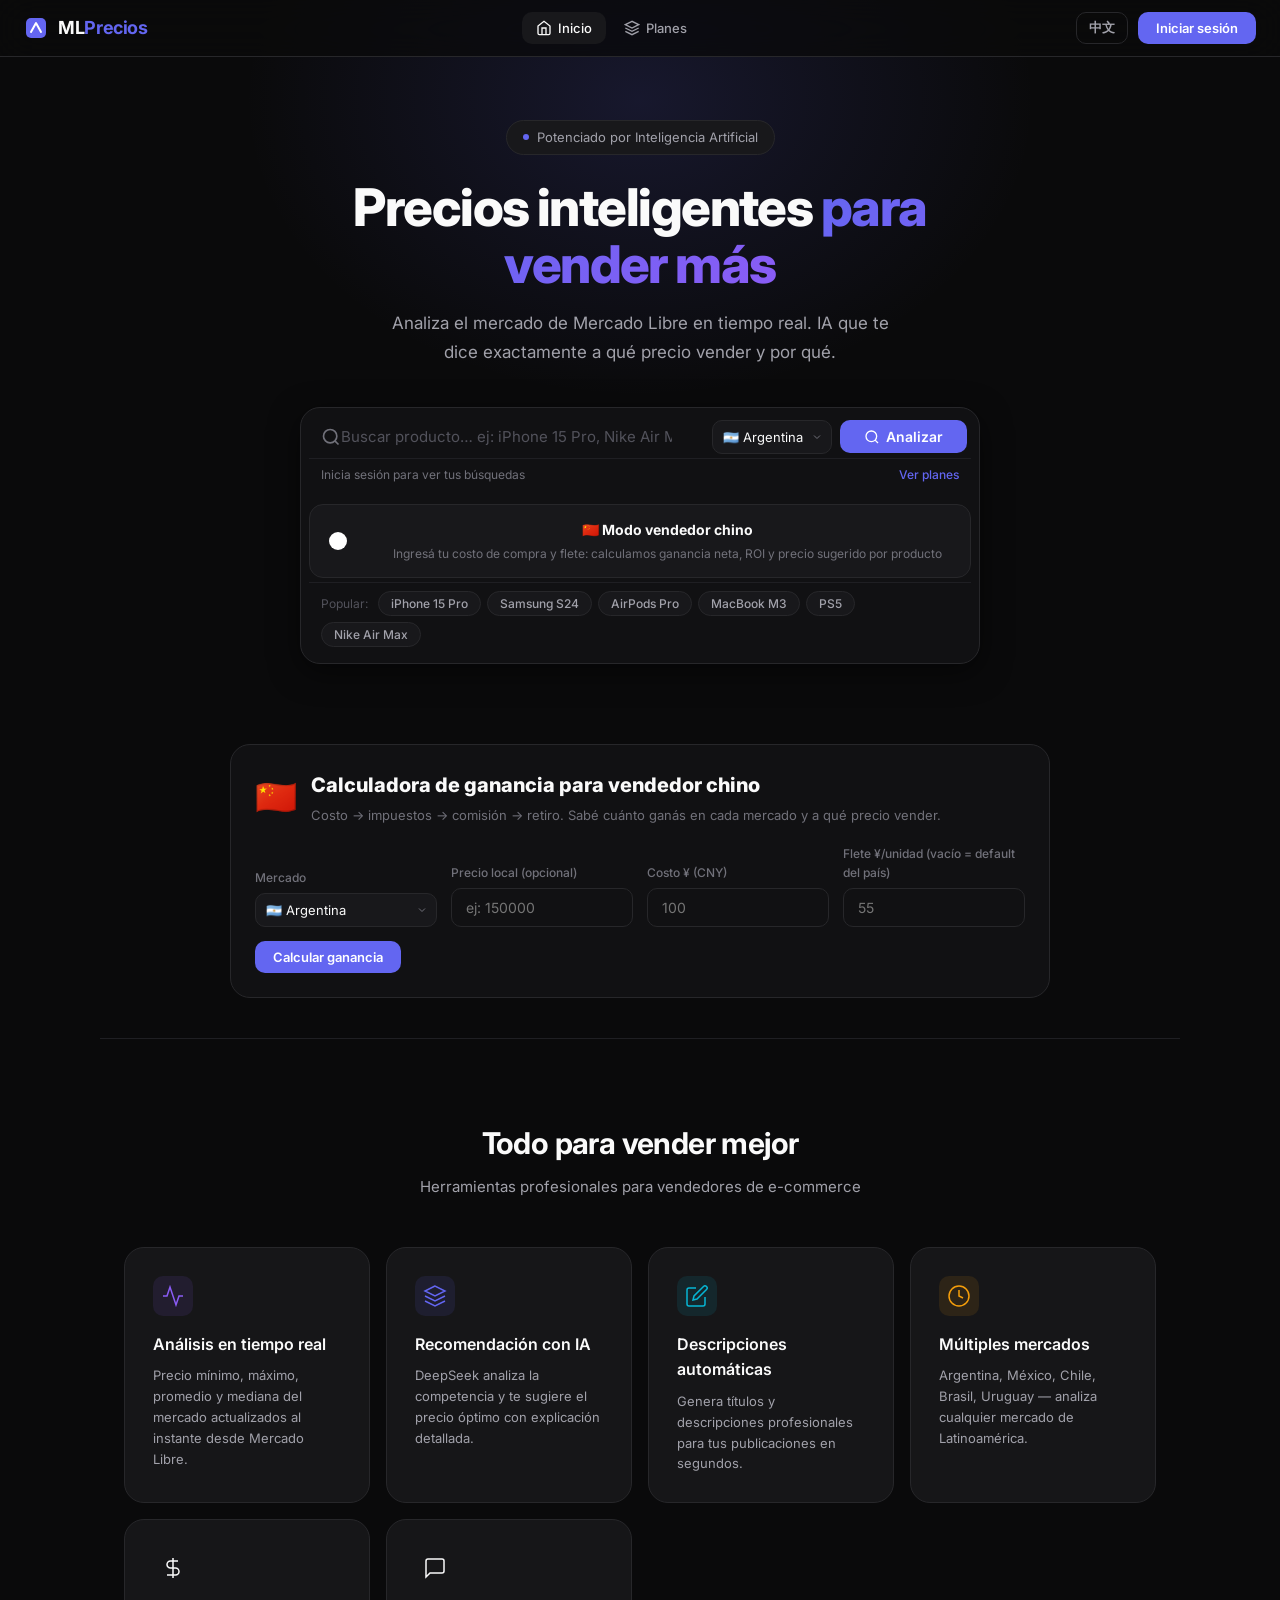
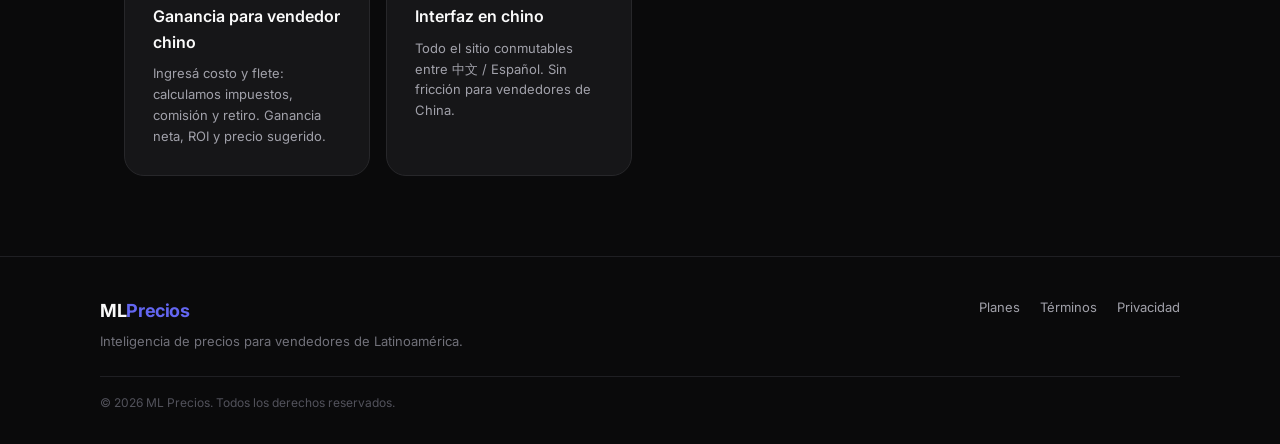
==== commit f84b7dbb: "feat: 中国卖家模式(CNY成本利润模型+ROI+建议售价) + 全站中/西双语i18n + 利润计算器 + 注册邀请码字段" ====
--- a/frontend/index.html
+++ b/frontend/index.html
@@ -12,7 +12,7 @@
 <link rel="preconnect" href="https://fonts.googleapis.com">
 <link rel="preconnect" href="https://fonts.gstatic.com" crossorigin>
 <link href="https://fonts.googleapis.com/css2?family=Inter:wght@300;400;500;600;700;800;900&family=JetBrains+Mono:wght@400;500;600&display=swap" rel="stylesheet">
-<link rel="stylesheet" href="style.css?v=1785059337">
+<link rel="stylesheet" href="style.css?v=1785088800">
 </head>
 <body>
 
@@ -30,15 +30,15 @@
     <div class="nav-center">
       <a href="#" class="nav-link active" data-page="home">
         <svg width="16" height="16" viewBox="0 0 24 24" fill="none" stroke="currentColor" stroke-width="2"><path d="M3 9l9-7 9 7v11a2 2 0 0 1-2 2H5a2 2 0 0 1-2-2z"/><polyline points="9 22 9 12 15 12 15 22"/></svg>
-        Inicio
+        <span data-i18n="nav_home">Inicio</span>
       </a>
       <a href="#" class="nav-link" data-page="pricing">
         <svg width="16" height="16" viewBox="0 0 24 24" fill="none" stroke="currentColor" stroke-width="2"><path d="M12 2L2 7l10 5 10-5-10-5z"/><path d="M2 17l10 5 10-5"/><path d="M2 12l10 5 10-5"/></svg>
-        Planes
+        <span data-i18n="nav_plans">Planes</span>
       </a>
       <a href="#" class="nav-link hidden" data-page="admin" id="adminNavLink">
         <svg width="16" height="16" viewBox="0 0 24 24" fill="none" stroke="currentColor" stroke-width="2"><circle cx="12" cy="12" r="3"/><path d="M19.4 15a1.65 1.65 0 0 0 .33 1.82l.06.06a2 2 0 0 1 0 2.83 2 2 0 0 1-2.83 0l-.06-.06a1.65 1.65 0 0 0-1.82-.33 1.65 1.65 0 0 0-1 1.51V21a2 2 0 0 1-4 0v-.09A1.65 1.65 0 0 0 9 19.4a1.65 1.65 0 0 0-1.82.33l-.06.06a2 2 0 0 1-2.83 0 2 2 0 0 1 0-2.83l.06-.06A1.65 1.65 0 0 0 4.68 15a1.65 1.65 0 0 0-1.51-1H3a2 2 0 0 1 0-4h.09A1.65 1.65 0 0 0 4.6 9a1.65 1.65 0 0 0-.33-1.82l-.06-.06a2 2 0 0 1 2.83-2.83l.06.06A1.65 1.65 0 0 0 9 4.68a1.65 1.65 0 0 0 1-1.51V3a2 2 0 0 1 4 0v.09a1.65 1.65 0 0 0 1 1.51 1.65 1.65 0 0 0 1.82-.33l.06-.06a2 2 0 0 1 2.83 2.83l-.06.06A1.65 1.65 0 0 0 19.4 9a1.65 1.65 0 0 0 1.51 1H21a2 2 0 0 1 0 4h-.09a1.65 1.65 0 0 0-1.51 1z"/></svg>
-        Admin
+        <span data-i18n="nav_admin">Admin</span>
       </a>
     </div>
     <div class="nav-right">
@@ -46,6 +46,7 @@
         <span class="usage-dot"></span>
         <span id="usageLabel">3 búsquedas</span>
       </div>
+      <button class="btn btn-ghost lang-toggle" id="langToggle" onclick="toggleLang()" title="Idioma / 语言">中文</button>
       <button class="btn btn-ghost hidden" id="userMenuBtn">
         <div class="avatar" id="userAvatar"></div>
         <span id="userName"></span>
@@ -54,19 +55,19 @@
       <div class="dropdown hidden" id="userDropdown">
         <a class="dropdown-item" onclick="showPage('subscription')">
           <svg width="14" height="14" viewBox="0 0 24 24" fill="none" stroke="currentColor" stroke-width="2"><rect x="2" y="7" width="20" height="14" rx="2" ry="2"/><path d="M16 21V5a2 2 0 0 0-2-2h-4a2 2 0 0 0-2 2v16"/></svg>
-          Mi suscripción
+          <span data-i18n="dd_subscription">Mi suscripción</span>
         </a>
         <a class="dropdown-item" onclick="showPage('history')">
           <svg width="14" height="14" viewBox="0 0 24 24" fill="none" stroke="currentColor" stroke-width="2"><circle cx="12" cy="12" r="10"/><polyline points="12 6 12 12 16 14"/></svg>
-          Historial
+          <span data-i18n="dd_history">Historial</span>
         </a>
         <div class="dropdown-divider"></div>
         <a class="dropdown-item danger" onclick="logout()">
           <svg width="14" height="14" viewBox="0 0 24 24" fill="none" stroke="currentColor" stroke-width="2"><path d="M9 21H5a2 2 0 0 1-2-2V5a2 2 0 0 1 2-2h4"/><polyline points="16 17 21 12 16 7"/><line x1="21" y1="12" x2="9" y2="12"/></svg>
-          Cerrar sesión
+          <span data-i18n="dd_logout">Cerrar sesión</span>
         </a>
       </div>
-      <button class="btn btn-primary" id="loginBtn">Iniciar sesión</button>
+      <button class="btn btn-primary" id="loginBtn"><span data-i18n="nav_login">Iniciar sesión</span></button>
     </div>
   </div>
 </nav>
@@ -79,13 +80,13 @@
     <div class="hero-content">
       <div class="hero-badge">
         <span class="badge-dot"></span>
-        Potenciado por Inteligencia Artificial
+        <span data-i18n="hero_badge">Potenciado por Inteligencia Artificial</span>
       </div>
       <h1 class="hero-title">
-        Precios inteligentes
-        <span class="gradient-text">para vender más</span>
+        <span data-i18n="hero_t1">Precios inteligentes</span>
+        <span class="gradient-text" data-i18n="hero_t2">para vender más</span>
       </h1>
-      <p class="hero-subtitle">
+      <p class="hero-subtitle" data-i18n="hero_sub">
         Analiza el mercado de Mercado Libre en tiempo real. IA que te dice
         exactamente a qué precio vender y por qué.
       </p>
@@ -93,7 +94,7 @@
         <div class="search-row">
           <div class="search-input-wrap">
             <svg class="search-prefix" width="20" height="20" viewBox="0 0 24 24" fill="none" stroke="currentColor" stroke-width="2"><circle cx="11" cy="11" r="8"/><path d="m21 21-4.35-4.35"/></svg>
-            <input type="text" class="search-input" id="searchInput" oninput="toggleClear();autocompleteSearch()" placeholder="Buscar producto… ej: iPhone 15 Pro, Nike Air Max, Samsung S24" autocomplete="off">
+            <input type="text" class="search-input" id="searchInput" oninput="toggleClear();autocompleteSearch()" placeholder="Buscar producto… ej: iPhone 15 Pro, Nike Air Max, Samsung S24" data-i18n-ph="search_ph" autocomplete="off">
             <button class="search-clear" id="searchClear" onclick="clearSearch()">✕</button>
           </div>
           <div class="search-suggestions" id="searchSuggestions"></div>
@@ -106,15 +107,43 @@
           </select>
           <button class="btn btn-primary btn-search" id="searchBtn">
             <svg width="16" height="16" viewBox="0 0 24 24" fill="none" stroke="currentColor" stroke-width="2"><circle cx="11" cy="11" r="8"/><path d="m21 21-4.35-4.35"/></svg>
-            Analizar
+            <span data-i18n="search_btn">Analizar</span>
           </button>
         </div>
         <div class="search-usage" id="searchUsage">
-          <span id="searchUsageText">Búsquedas gratuitas restantes: —</span>
-          <a href="#" onclick="showPage('pricing');return false" class="search-upgrade-link">Ver planes</a>
-        </div>
+          <span id="searchUsageText" data-i18n="search_usage_init">Búsquedas gratuitas restantes: —</span>
+          <a href="#" onclick="showPage('pricing');return false" class="search-upgrade-link" data-i18n="search_plans">Ver planes</a>
+        </div>
+
+        <!-- 中国卖家模式 -->
+        <div class="cn-panel" id="cnPanel">
+          <div class="cn-toggle-row">
+            <label class="switch">
+              <input type="checkbox" id="cnModeToggle">
+              <span class="slider"></span>
+            </label>
+            <div class="cn-toggle-text">
+              <div class="cn-title" data-i18n="cn_mode_title">🇨🇳 中国卖家模式</div>
+              <div class="cn-sub" data-i18n="cn_mode_sub">输入采购价和头程运费，每个产品直接算净利润、ROI 和建议售价</div>
+            </div>
+          </div>
+          <div class="cn-inputs hidden" id="cnInputs">
+            <div class="cn-input-row">
+              <div class="field cn-field">
+                <label data-i18n="cn_cost">采购价 ¥ (CNY)</label>
+                <input type="number" id="cnCost" placeholder="100" min="0" step="0.01">
+              </div>
+              <div class="field cn-field">
+                <label data-i18n="cn_freight">头程 ¥/件</label>
+                <input type="number" id="cnFreight" placeholder="55" min="0" step="0.01">
+              </div>
+              <button class="btn btn-secondary" id="cnApplyBtn" onclick="applyCNMode()" data-i18n="cn_apply">应用</button>
+            </div>
+          </div>
+        </div>
+
         <div class="search-tags">
-          <span class="tags-label">Popular:</span>
+          <span class="tags-label" data-i18n="popular">Popular:</span>
           <button class="tag" data-q="iPhone 15 Pro">iPhone 15 Pro</button>
           <button class="tag" data-q="Samsung Galaxy S24">Samsung S24</button>
           <button class="tag" data-q="AirPods Pro 2">AirPods Pro</button>
@@ -126,12 +155,51 @@
     </div>
   </section>
 
+  <!-- 中国卖家利润计算器 -->
+  <section class="calc-section" id="calcSection">
+    <div class="calc-card">
+      <div class="calc-header">
+        <div class="calc-flag">🇨🇳</div>
+        <div>
+          <h2 class="calc-title" data-i18n="calc_title">中国卖家利润计算器</h2>
+          <p class="calc-sub" data-i18n="calc_sub">采购价 → 关税 → 平台佣金 → 提现费，一键算清每个拉美站点能赚多少、该卖多少钱</p>
+        </div>
+      </div>
+      <div class="calc-form">
+        <div class="field calc-field-sm">
+          <label data-i18n="calc_site">目标站点</label>
+          <select class="site-select" id="calcSite">
+            <option value="MLA">🇦🇷 Argentina</option>
+            <option value="MLM">🇲🇽 México</option>
+            <option value="MLC">🇨🇱 Chile</option>
+            <option value="MLB">🇧🇷 Brasil</option>
+            <option value="MLU">🇺🇾 Uruguay</option>
+          </select>
+        </div>
+        <div class="field calc-field-sm">
+          <label data-i18n="calc_sell">当地售价（选填，填了算真实利润）</label>
+          <input type="number" id="calcSell" placeholder="ej: 150000" min="0">
+        </div>
+        <div class="field calc-field-sm">
+          <label data-i18n="calc_cost">采购成本 ¥ (CNY)</label>
+          <input type="number" id="calcCost" placeholder="100" min="0" step="0.01">
+        </div>
+        <div class="field calc-field-sm">
+          <label data-i18n="calc_freight">头程运费 ¥/件（留空用站点默认）</label>
+          <input type="number" id="calcFreight" placeholder="55" min="0" step="0.01">
+        </div>
+        <button class="btn btn-primary" onclick="runProfitCalc()" data-i18n="calc_btn">计算利润</button>
+      </div>
+      <div class="calc-result hidden" id="calcResult"></div>
+    </div>
+  </section>
+
   <!-- Loading State -->
   <section class="results-section hidden" id="loadingSection">
     <div class="loading-container">
       <div class="loading-spinner"></div>
-      <p class="loading-text">Analizando el mercado…</p>
-      <p class="loading-sub">Buscando productos y calculando precios óptimos</p>
+      <p class="loading-text" data-i18n="loading_t">Analizando el mercado…</p>
+      <p class="loading-sub" data-i18n="loading_s">Buscando productos y calculando precios óptimos</p>
     </div>
   </section>
 
@@ -142,6 +210,9 @@
       <span class="results-count" id="resultsCount"></span>
     </div>
 
+    <!-- CN 总览 -->
+    <div class="cn-overview hidden" id="cnOverview"></div>
+
     <!-- Price Stats -->
     <div class="stats-grid" id="statsGrid"></div>
 
@@ -150,7 +221,7 @@
       <div class="ai-panel-header">
         <div class="ai-badge">
           <svg width="18" height="18" viewBox="0 0 24 24" fill="none"><path d="M12 2L2 7l10 5 10-5-10-5zM2 17l10 5 10-5M2 12l10 5 10-5" stroke="currentColor" stroke-width="2" stroke-linecap="round" stroke-linejoin="round"/></svg>
-          Análisis de IA
+          <span data-i18n="ai_title">Análisis de IA</span>
         </div>
         <span class="ai-model">DeepSeek</span>
       </div>
@@ -159,7 +230,7 @@
 
     <!-- Products Grid -->
     <div class="products-header">
-      <h3>Productos encontrados</h3>
+      <h3 data-i18n="products_title">Productos encontrados</h3>
       <span class="products-sub" id="productsSub"></span>
     </div>
     <div class="products-grid" id="productsGrid"></div>
@@ -168,15 +239,18 @@
     <div class="description-card hidden" id="describeCard">
       <div class="desc-header">
         <svg width="18" height="18" viewBox="0 0 24 24" fill="none" stroke="currentColor" stroke-width="2"><path d="M11 4H4a2 2 0 0 0-2 2v14a2 2 0 0 0 2 2h14a2 2 0 0 0 2-2v-7"/><path d="M18.5 2.5a2.121 2.121 0 0 1 3 3L12 15l-4 1 1-4 9.5-9.5z"/></svg>
-        <h3>Generar descripción profesional</h3><p style="color:var(--text-tertiary);font-size:12px;margin-top:2px">Descripción lista para copiar y pegar en tu publicación de Mercado Libre. Ahorrá tiempo y vendé más.</p>
+        <div>
+          <h3 data-i18n="desc_title">Generar descripción profesional</h3>
+          <p style="color:var(--text-tertiary);font-size:12px;margin-top:2px" data-i18n="desc_sub">Descripción lista para copiar y pegar en tu publicación de Mercado Libre. Ahorrá tiempo y vendé más.</p>
+        </div>
       </div>
       <div class="desc-body">
-        <input type="text" class="desc-input" id="describeInput" placeholder="Nombre del producto para generar descripción…">
-        <button class="btn btn-secondary" id="describeBtn">Generar con IA</button>
+        <input type="text" class="desc-input" id="describeInput" placeholder="Nombre del producto para generar descripción…" data-i18n-ph="desc_ph">
+        <button class="btn btn-secondary" id="describeBtn" data-i18n="desc_btn">Generar con IA</button>
       </div>
       <div class="desc-result-wrap hidden" id="describeResultWrap">
         <div class="desc-result-header">
-          <span class="desc-result-label">Descripción generada</span>
+          <span class="desc-result-label" data-i18n="desc_result_label">Descripción generada</span>
           <button class="btn-icon copy-desc hidden" id="copyDescBtn" onclick="copyDescription()" title="Copiar descripción">
             <svg width="16" height="16" viewBox="0 0 24 24" fill="none" stroke="currentColor" stroke-width="2"><rect x="9" y="9" width="13" height="13" rx="2" ry="2"/><path d="M5 15H4a2 2 0 0 1-2-2V4a2 2 0 0 1 2-2h9a2 2 0 0 1 2 2v1"/></svg>
           </button>
@@ -189,37 +263,51 @@
   <!-- Features -->
   <section class="features" id="featuresSection">
     <div class="section-header">
-      <h2>Todo para vender mejor</h2>
-      <p>Herramientas profesionales para vendedores de e-commerce</p>
+      <h2 data-i18n="feat_title">Todo para vender mejor</h2>
+      <p data-i18n="feat_sub">Herramientas profesionales para vendedores de e-commerce</p>
     </div>
     <div class="features-grid">
       <div class="feature-card">
         <div class="feature-icon-wrap purple">
           <svg width="24" height="24" viewBox="0 0 24 24" fill="none" stroke="currentColor" stroke-width="1.5"><polyline points="22 12 18 12 15 21 9 3 6 12 2 12"/></svg>
         </div>
-        <h3>Análisis en tiempo real</h3>
-        <p>Precio mínimo, máximo, promedio y mediana del mercado actualizados al instante desde Mercado Libre.</p>
+        <h3 data-i18n="feat1_t">Análisis en tiempo real</h3>
+        <p data-i18n="feat1_s">Precio mínimo, máximo, promedio y mediana del mercado actualizados al instante desde Mercado Libre.</p>
       </div>
       <div class="feature-card">
         <div class="feature-icon-wrap indigo">
           <svg width="24" height="24" viewBox="0 0 24 24" fill="none" stroke="currentColor" stroke-width="1.5"><path d="M12 2L2 7l10 5 10-5-10-5zM2 17l10 5 10-5M2 12l10 5 10-5"/></svg>
         </div>
-        <h3>Recomendación con IA</h3>
-        <p>DeepSeek analiza la competencia y te sugiere el precio óptimo con explicación detallada.</p>
+        <h3 data-i18n="feat2_t">Recomendación con IA</h3>
+        <p data-i18n="feat2_s">DeepSeek analiza la competencia y te sugiere el precio óptimo con explicación detallada.</p>
       </div>
       <div class="feature-card">
         <div class="feature-icon-wrap cyan">
           <svg width="24" height="24" viewBox="0 0 24 24" fill="none" stroke="currentColor" stroke-width="1.5"><path d="M11 4H4a2 2 0 0 0-2 2v14a2 2 0 0 0 2 2h14a2 2 0 0 0 2-2v-7"/><path d="M18.5 2.5a2.121 2.121 0 0 1 3 3L12 15l-4 1 1-4 9.5-9.5z"/></svg>
         </div>
-        <h3>Descripciones automáticas</h3>
-        <p>Genera títulos y descripciones profesionales para tus publicaciones en segundos.</p>
+        <h3 data-i18n="feat3_t">Descripciones automáticas</h3>
+        <p data-i18n="feat3_s">Genera títulos y descripciones profesionales para tus publicaciones en segundos.</p>
       </div>
       <div class="feature-card">
         <div class="feature-icon-wrap amber">
           <svg width="24" height="24" viewBox="0 0 24 24" fill="none" stroke="currentColor" stroke-width="1.5"><circle cx="12" cy="12" r="10"/><path d="M12 6v6l4 2"/></svg>
         </div>
-        <h3>Múltiples mercados</h3>
-        <p>Argentina, México, Chile, Brasil, Uruguay — analiza cualquier mercado de Latinoamérica.</p>
+        <h3 data-i18n="feat4_t">Múltiples mercados</h3>
+        <p data-i18n="feat4_s">Argentina, México, Chile, Brasil, Uruguay — analiza cualquier mercado de Latinoamérica.</p>
+      </div>
+      <div class="feature-card">
+        <div class="feature-icon-wrap red">
+          <svg width="24" height="24" viewBox="0 0 24 24" fill="none" stroke="currentColor" stroke-width="1.5"><path d="M12 2v20M17 5H9.5a3.5 3.5 0 0 0 0 7h5a3.5 3.5 0 0 1 0 7H6"/></svg>
+        </div>
+        <h3 data-i18n="feat5_t">中国卖家利润计算</h3>
+        <p data-i18n="feat5_s">输入采购价和头程运费，自动算清关税、佣金、提现费，净利润和 ROI 一目了然，还能反推建议售价。</p>
+      </div>
+      <div class="feature-card">
+        <div class="feature-icon-wrap green">
+          <svg width="24" height="24" viewBox="0 0 24 24" fill="none" stroke="currentColor" stroke-width="1.5"><path d="M21 15a2 2 0 0 1-2 2H7l-4 4V5a2 2 0 0 1 2-2h14a2 2 0 0 1 2 2z"/></svg>
+        </div>
+        <h3 data-i18n="feat6_t">中文界面</h3>
+        <p data-i18n="feat6_s">全站支持中文 / Español 一键切换，国内卖家零门槛上手。</p>
       </div>
     </div>
   </section>
@@ -228,16 +316,16 @@
     <div class="footer-inner">
       <div class="footer-brand">
         <span class="brand-text">ML<span class="brand-accent">Precios</span></span>
-        <p>Inteligencia de precios para vendedores de Latinoamérica.</p>
+        <p data-i18n="footer_tag">Inteligencia de precios para vendedores de Latinoamérica.</p>
       </div>
       <div class="footer-links">
-        <a href="#" data-page="pricing">Planes</a>
-        <a href="#">Términos</a>
-        <a href="#">Privacidad</a>
+        <a href="#" data-page="pricing" data-i18n="footer_plans">Planes</a>
+        <a href="#" data-i18n="footer_terms">Términos</a>
+        <a href="#" data-i18n="footer_privacy">Privacidad</a>
       </div>
     </div>
     <div class="footer-bottom">
-      <p>© 2026 ML Precios. Todos los derechos reservados.</p>
+      <p data-i18n="footer_copy">© 2026 ML Precios. Todos los derechos reservados.</p>
     </div>
   </footer>
 </main>
@@ -245,8 +333,8 @@
 <!-- ========== PAGE: PRICING ========== -->
 <main class="page" id="page-pricing">
   <div class="page-hero">
-    <h1 class="gradient-text">Planes y precios</h1>
-    <p>Elige el plan perfecto para tu negocio. Sin costos ocultos.</p>
+    <h1 class="gradient-text" data-i18n="pricing_t">Planes y precios</h1>
+    <p data-i18n="pricing_s">Elige el plan perfecto para tu negocio. Sin costos ocultos.</p>
   </div>
   <div class="pricing-grid" id="pricingGrid"></div>
 </main>
@@ -254,17 +342,17 @@
 <!-- ========== PAGE: SUBSCRIPTION ========== -->
 <main class="page" id="page-subscription">
   <div class="sub-layout" id="subContent">
-    <div class="loading-container"><div class="loading-spinner"></div><p>Cargando suscripción…</p></div>
+    <div class="loading-container"><div class="loading-spinner"></div><p data-i18n="loading_sub">Cargando suscripción…</p></div>
   </div>
 </main>
 
 <!-- ========== PAGE: HISTORY ========== -->
 <main class="page" id="page-history">
   <div class="page-hero">
-    <h1>Historial de pagos</h1>
+    <h1 data-i18n="history_t">Historial de pagos</h1>
   </div>
   <div class="history-list" id="historyList">
-    <div class="loading-container"><div class="loading-spinner"></div><p>Cargando historial…</p></div>
+    <div class="loading-container"><div class="loading-spinner"></div><p data-i18n="loading_history">Cargando historial…</p></div>
   </div>
 </main>
 
@@ -272,26 +360,26 @@
 <main class="page" id="page-admin">
   <div class="admin-layout">
     <aside class="admin-sidebar">
-      <h3>Administración</h3>
+      <h3 data-i18n="admin_t">Administración</h3>
       <a class="admin-tab active" data-admin="dashboard">
         <svg width="16" height="16" viewBox="0 0 24 24" fill="none" stroke="currentColor" stroke-width="2"><rect x="3" y="3" width="7" height="7"/><rect x="14" y="3" width="7" height="7"/><rect x="14" y="14" width="7" height="7"/><rect x="3" y="14" width="7" height="7"/></svg>
-        Dashboard
+        <span data-i18n="admin_dash">Dashboard</span>
       </a>
       <a class="admin-tab" data-admin="plans">
         <svg width="16" height="16" viewBox="0 0 24 24" fill="none" stroke="currentColor" stroke-width="2"><path d="M12 2L2 7l10 5 10-5-10-5z"/><path d="M2 17l10 5 10-5"/><path d="M2 12l10 5 10-5"/></svg>
-        Planes
+        <span data-i18n="admin_plans">Planes</span>
       </a>
       <a class="admin-tab" data-admin="users">
         <svg width="16" height="16" viewBox="0 0 24 24" fill="none" stroke="currentColor" stroke-width="2"><path d="M17 21v-2a4 4 0 0 0-4-4H5a4 4 0 0 0-4 4v2"/><circle cx="9" cy="7" r="4"/><path d="M23 21v-2a4 4 0 0 0-3-3.87"/><path d="M16 3.13a4 4 0 0 1 0 7.75"/></svg>
-        Usuarios
+        <span data-i18n="admin_users">Usuarios</span>
       </a>
       <a class="admin-tab" data-admin="settings">
         <svg width="16" height="16" viewBox="0 0 24 24" fill="none" stroke="currentColor" stroke-width="2"><circle cx="12" cy="12" r="3"/><path d="M19.4 15a1.65 1.65 0 0 0 .33 1.82l.06.06a2 2 0 0 1 0 2.83 2 2 0 0 1-2.83 0l-.06-.06a1.65 1.65 0 0 0-1.82-.33 1.65 1.65 0 0 0-1 1.51V21a2 2 0 0 1-4 0v-.09A1.65 1.65 0 0 0 9 19.4a1.65 1.65 0 0 0-1.82.33l-.06.06a2 2 0 0 1-2.83 0 2 2 0 0 1 0-2.83l.06-.06A1.65 1.65 0 0 0 4.68 15a1.65 1.65 0 0 0-1.51-1H3a2 2 0 0 1 0-4h.09A1.65 1.65 0 0 0 4.6 9a1.65 1.65 0 0 0-.33-1.82l-.06-.06a2 2 0 0 1 2.83-2.83l.06.06A1.65 1.65 0 0 0 9 4.68a1.65 1.65 0 0 0 1-1.51V3a2 2 0 0 1 4 0v.09a1.65 1.65 0 0 0 1 1.51 1.65 1.65 0 0 0 1.82-.33l.06-.06a2 2 0 0 1 2.83 2.83l-.06.06A1.65 1.65 0 0 0 19.4 9a1.65 1.65 0 0 0 1.51 1H21a2 2 0 0 1 0 4h-.09a1.65 1.65 0 0 0-1.51 1z"/></svg>
-        Configuración
+        <span data-i18n="admin_settings">Configuración</span>
       </a>
     </aside>
     <div class="admin-main" id="adminMain">
-      <div class="loading-container"><div class="loading-spinner"></div><p>Cargando panel…</p></div>
+      <div class="loading-container"><div class="loading-spinner"></div><p data-i18n="loading_admin">Cargando panel…</p></div>
     </div>
   </div>
 </main>
@@ -309,8 +397,8 @@
       </svg>
     </div>
     <div class="modal-tabs">
-      <button class="modal-tab active" data-tab="login">Iniciar sesión</button>
-      <button class="modal-tab" data-tab="register">Crear cuenta</button>
+      <button class="modal-tab active" data-tab="login" data-i18n="auth_login_tab">Iniciar sesión</button>
+      <button class="modal-tab" data-tab="register" data-i18n="auth_register_tab">Crear cuenta</button>
     </div>
 
     <!-- Login Form -->
@@ -320,33 +408,37 @@
         <input type="email" id="loginEmail" placeholder="tu@email.com" required>
       </div>
       <div class="field">
-        <label>Contraseña</label>
+        <label data-i18n="auth_pass">Contraseña</label>
         <input type="password" id="loginPass" placeholder="••••••••" required>
       </div>
       <p class="form-error hidden" id="loginError"></p>
-      <button type="submit" class="btn btn-primary btn-full">Iniciar sesión</button>
+      <button type="submit" class="btn btn-primary btn-full" data-i18n="auth_login_btn">Iniciar sesión</button>
     </form>
 
     <!-- Register Form -->
     <form class="auth-form" id="registerForm" onsubmit="event.preventDefault(); doRegister();">
       <div class="field">
-        <label>Nombre</label>
-        <input type="text" id="regName" placeholder="Tu nombre" required>
+        <label data-i18n="auth_name">Nombre</label>
+        <input type="text" id="regName" placeholder="Tu nombre" data-i18n-ph="auth_name_ph" required>
       </div>
       <div class="field">
         <label>Email</label>
         <input type="email" id="regEmail" placeholder="tu@email.com" required>
       </div>
       <div class="field">
-        <label>Contraseña</label>
-        <input type="password" id="regPass" placeholder="Mínimo 6 caracteres" required>
+        <label data-i18n="auth_pass">Contraseña</label>
+        <input type="password" id="regPass" placeholder="Mínimo 6 caracteres" data-i18n-ph="auth_pass_ph" required>
+      </div>
+      <div class="field">
+        <label data-i18n="auth_ref">Código de invitación（选填）</label>
+        <input type="text" id="regRef" placeholder="XXXXXX" maxlength="6">
       </div>
       <p class="form-error hidden" id="regError"></p>
-      <button type="submit" class="btn btn-primary btn-full">Crear cuenta</button>
+      <button type="submit" class="btn btn-primary btn-full" data-i18n="auth_register_btn">Crear cuenta</button>
     </form>
   </div>
 </div>
 
-<script src="app.js?v=1785059337"></script>
+<script src="app.js?v=1785088800"></script>
 </body>
 </html>
--- a/frontend/style.css
+++ b/frontend/style.css
@@ -662,3 +662,77 @@
 }
 .search-clear{position:absolute;right:6px;top:50%;transform:translateY(-50%);width:20px;height:20px;border-radius:50%;background:var(--bg-tertiary);border:1px solid var(--border-primary);color:var(--text-tertiary);font-size:11px;cursor:pointer;display:none;align-items:center;justify-content:center;z-index:2;line-height:1;padding:0}.search-clear.show{display:flex}.search-clear:hover{background:var(--bg-hover);color:var(--danger)}
 .search-suggestions{position:absolute;top:100%;left:0;right:0;background:var(--bg2);border:1px solid var(--bor);border-radius:0 0 var(--r2) var(--r2);z-index:10;max-height:240px;overflow-y:auto;display:none}.search-suggestions.show{display:block}.ss-item{padding:10px 14px;font-size:13px;color:var(--t2);cursor:pointer;transition:.1s}.ss-item:hover{background:var(--bg3);color:var(--t1)}
+
+/* ═══════════════════════════════════════════════════════════
+   中国卖家模式 + 利润计算器 (2026-08-08)
+   ═══════════════════════════════════════════════════════════ */
+.lang-toggle { font-size: 13px; font-weight: 600; padding: 6px 12px; border-radius: var(--radius-md); }
+
+.cn-panel { margin-top: 14px; padding: 14px 16px; background: var(--bg-tertiary); border: 1px solid var(--border-primary); border-radius: var(--radius-lg); }
+.cn-toggle-row { display: flex; align-items: center; gap: 12px; }
+.cn-toggle-text { flex: 1; }
+.cn-title { font-size: 14px; font-weight: 700; }
+.cn-sub { font-size: 12px; color: var(--text-tertiary); margin-top: 2px; }
+.cn-inputs { margin-top: 12px; }
+.cn-input-row { display: flex; gap: 10px; align-items: flex-end; flex-wrap: wrap; }
+.cn-field { flex: 1; min-width: 130px; margin-bottom: 0; }
+.cn-field label { font-size: 12px; }
+.cn-field input { width: 100%; }
+
+/* Switch */
+.switch { position: relative; display: inline-block; width: 42px; height: 24px; flex-shrink: 0; }
+.switch input { opacity: 0; width: 0; height: 0; }
+.slider { position: absolute; cursor: pointer; inset: 0; background: var(--border); border-radius: 24px; transition: .25s; }
+.slider:before { position: absolute; content: ""; height: 18px; width: 18px; left: 3px; bottom: 3px; background: #fff; border-radius: 50%; transition: .25s; }
+.switch input:checked + .slider { background: var(--accent); }
+.switch input:checked + .slider:before { transform: translateX(18px); }
+
+/* 利润计算器 */
+.calc-section { max-width: 860px; margin: 0 auto 40px; padding: 0 20px; }
+.calc-card { background: var(--bg-secondary); border: 1px solid var(--border-primary); border-radius: var(--radius-xl); padding: 24px; }
+.calc-header { display: flex; align-items: center; gap: 14px; margin-bottom: 18px; }
+.calc-flag { font-size: 34px; line-height: 1; }
+.calc-title { font-size: 20px; font-weight: 800; }
+.calc-sub { font-size: 13px; color: var(--text-tertiary); margin-top: 4px; }
+.calc-form { display: flex; gap: 14px; flex-wrap: wrap; align-items: flex-end; }
+.calc-field-sm { flex: 1; min-width: 150px; margin-bottom: 0; }
+.calc-field-sm label { font-size: 12px; }
+.calc-field-sm input, .calc-field-sm select { width: 100%; }
+.calc-result { margin-top: 18px; padding-top: 18px; border-top: 1px solid var(--border-primary); }
+.calc-head { font-size: 13px; font-weight: 700; color: var(--text-secondary); margin-bottom: 12px; }
+.calc-grid { display: grid; grid-template-columns: 1fr 1fr; gap: 12px 24px; }
+@media (max-width: 640px) { .calc-grid { grid-template-columns: 1fr; } }
+.calc-col { display: flex; flex-direction: column; gap: 8px; }
+.calc-verdict { margin-top: 14px; display: inline-block; padding: 6px 16px; border-radius: 999px; font-size: 13px; font-weight: 700; }
+.calc-msg-warn { padding: 14px; background: rgba(245,158,11,.1); color: var(--warning); border-radius: var(--radius-md); font-size: 14px; }
+.calc-loading { color: var(--text-tertiary); font-size: 14px; }
+.calc-suggest { margin-top: 16px; }
+.calc-suggest-title { font-size: 13px; font-weight: 700; color: var(--text-secondary); margin-bottom: 10px; }
+.calc-suggest-grid { display: grid; grid-template-columns: repeat(6, 1fr); gap: 8px; }
+@media (max-width: 720px) { .calc-suggest-grid { grid-template-columns: repeat(3, 1fr); } }
+.calc-suggest-item { background: var(--bg-tertiary); border: 1px solid var(--border-primary); border-radius: var(--radius-md); padding: 10px; text-align: center; }
+.calc-suggest-item .cn-ov-value { font-size: 13px; }
+.cn-ov-sub { font-size: 11px; color: var(--text-tertiary); margin-top: 2px; }
+
+/* CN 结果总览 */
+.cn-overview { margin-top: 16px; padding: 16px; background: linear-gradient(135deg, rgba(99,102,241,.08), rgba(139,92,246,.06)); border: 1px solid rgba(99,102,241,.3); border-radius: var(--radius-lg); }
+.cn-overview-head { font-size: 15px; font-weight: 800; margin-bottom: 12px; }
+.cn-overview-grid { display: grid; grid-template-columns: repeat(4, 1fr); gap: 10px; }
+@media (max-width: 640px) { .cn-overview-grid { grid-template-columns: repeat(2, 1fr); } }
+.cn-ov-item { background: var(--bg-secondary); border-radius: var(--radius-md); padding: 10px 12px; }
+.cn-ov-label { font-size: 11px; color: var(--text-tertiary); }
+.cn-ov-value { font-size: 16px; font-weight: 800; margin-top: 2px; }
+.cn-ov-best { margin-top: 12px; font-size: 13px; color: var(--text-secondary); }
+
+/* 产品卡 CN 利润行 */
+.cn-profit { display: flex; flex-wrap: wrap; gap: 6px; align-items: center; margin-top: 8px; padding: 6px 8px; border-radius: var(--radius-sm); font-size: 11px; font-weight: 700; }
+.cn-profit-net { color: #fff; }
+.cn-profit-roi { opacity: .85; }
+.cn-profit-margin { opacity: .85; }
+.cn-profit-v { padding: 2px 8px; border-radius: 999px; font-size: 10px; }
+.cn-v-strong { background: rgba(34,197,94,.15); color: #4ade80; border: 1px solid rgba(34,197,94,.3); }
+.cn-v-ok { background: rgba(99,102,241,.15); color: #a5b4fc; border: 1px solid rgba(99,102,241,.3); }
+.cn-v-caution { background: rgba(245,158,11,.15); color: #fbbf24; border: 1px solid rgba(245,158,11,.3); }
+.cn-v-no { background: rgba(239,68,68,.12); color: #f87171; border: 1px solid rgba(239,68,68,.3); }
+.positive { color: var(--success); }
+.negative { color: #f87171; }
